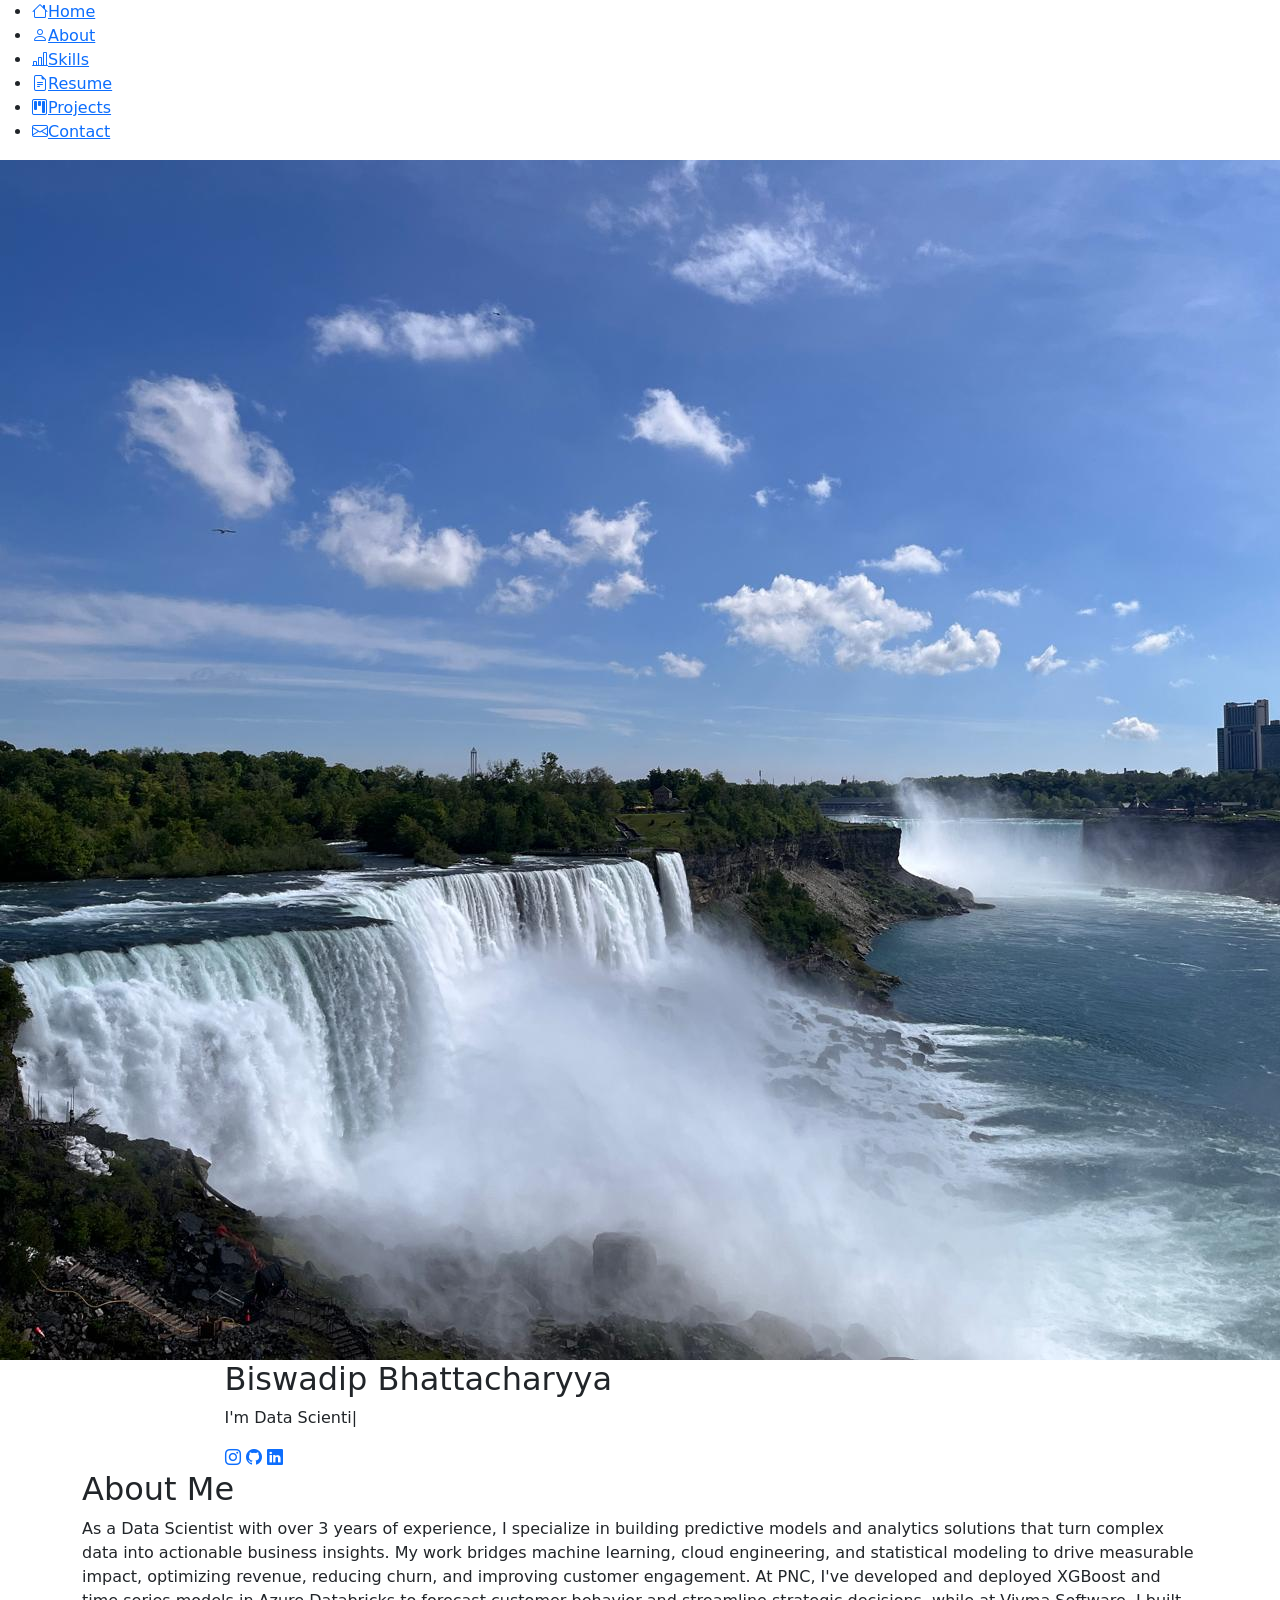
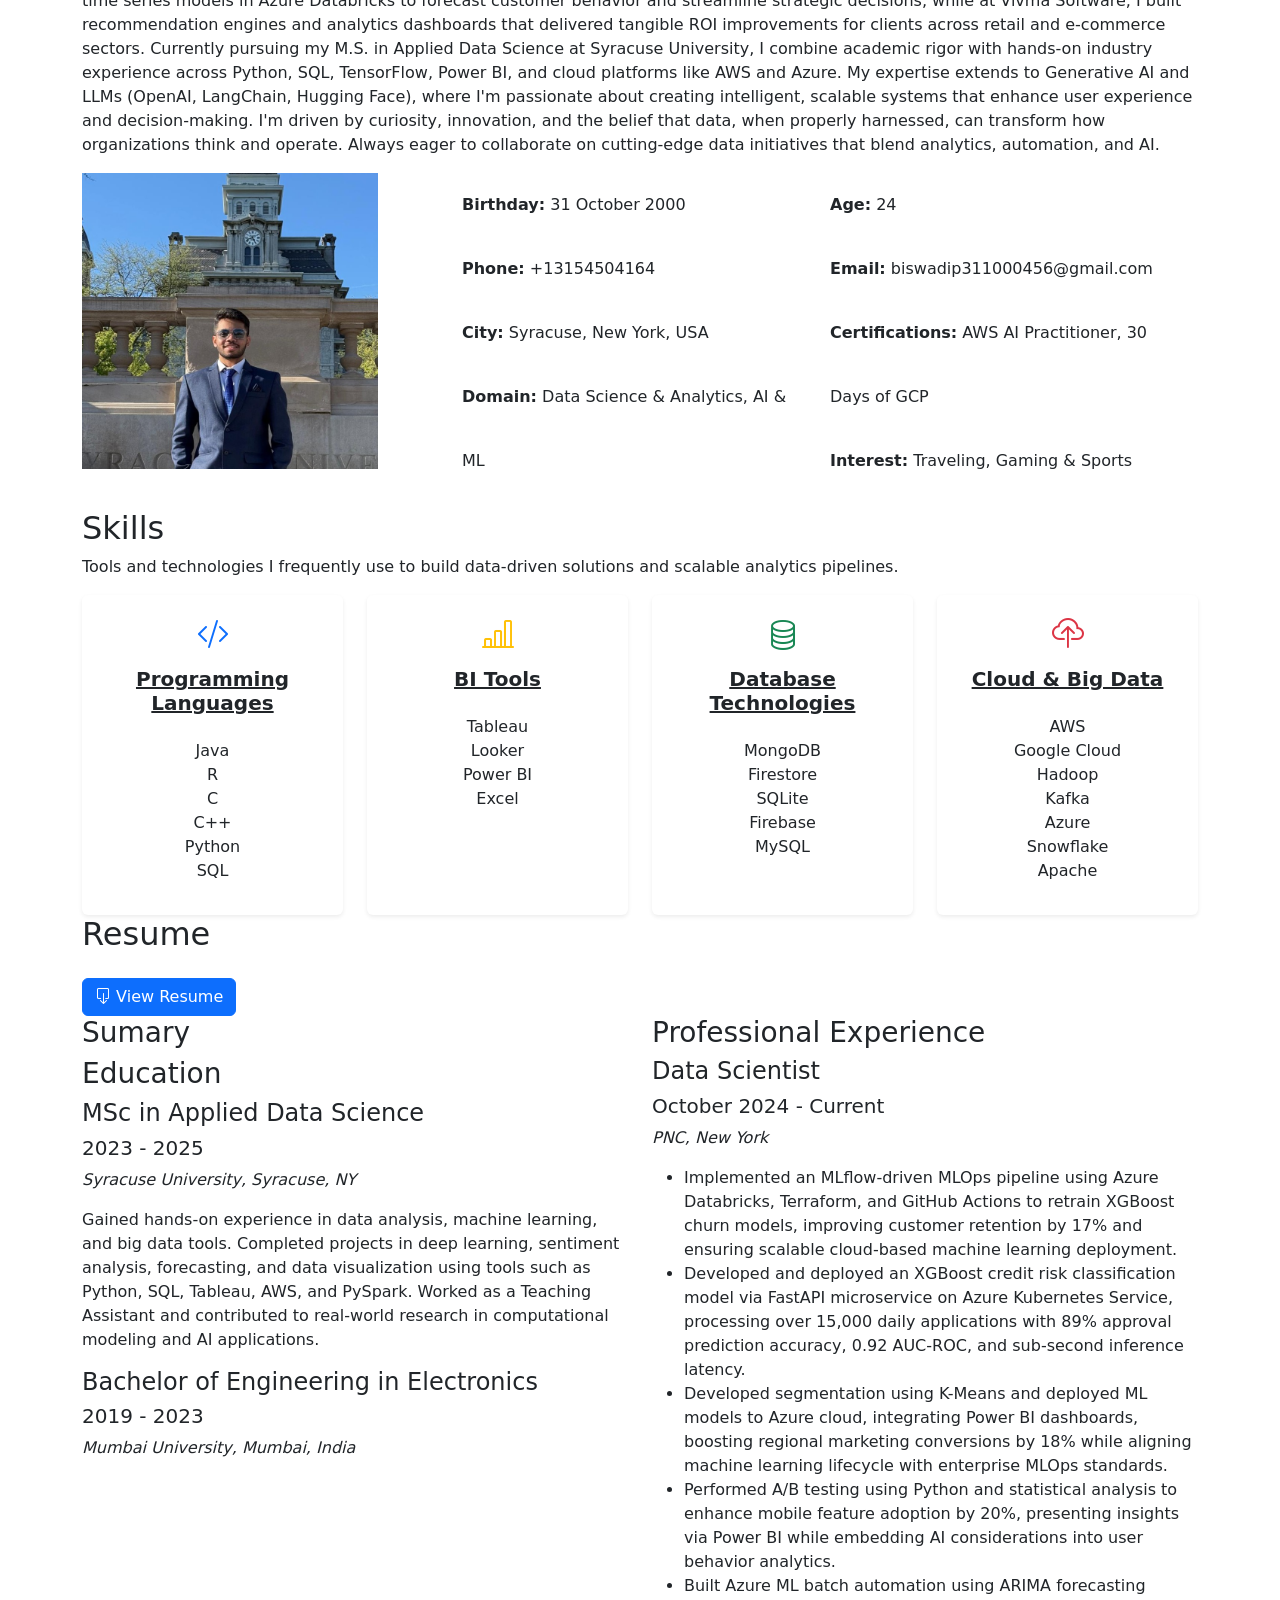
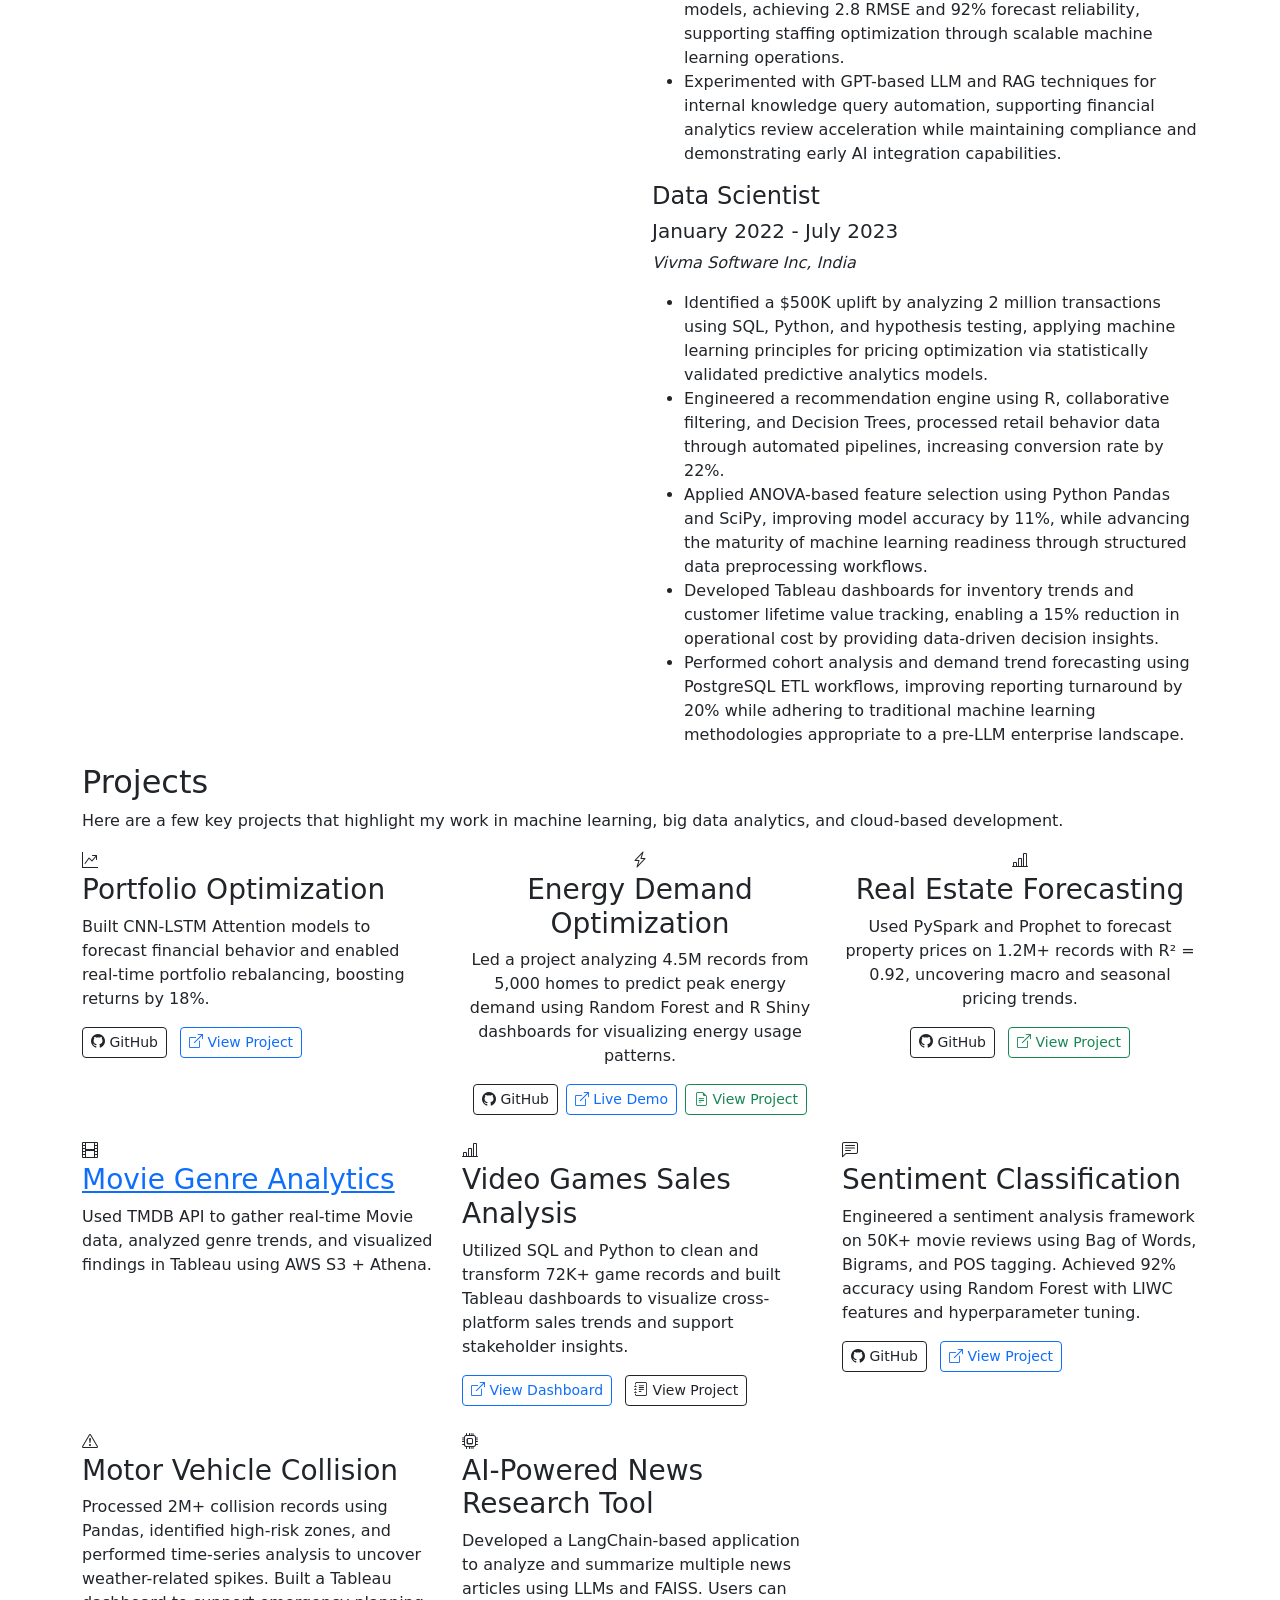
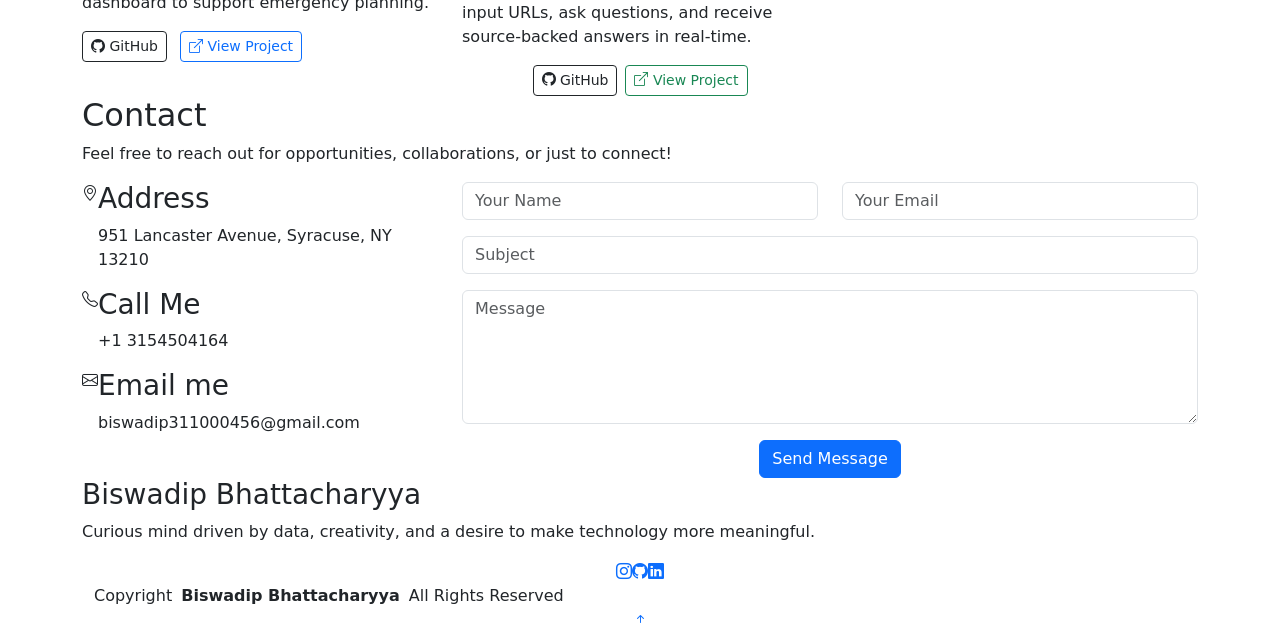
==== index.html @ bf39d8db "Update portfolio with new experience, about section, and resume" ====
<!DOCTYPE html>
<html lang="en">

<head>
  <meta charset="utf-8">
  <meta content="width=device-width, initial-scale=1.0" name="viewport">
  <title>Biswadip Portfolio</title>
  <meta content="" name="description">
  <meta content="" name="keywords">

  <!-- Favicons -->
  <link href="assets/img/favicon.png" rel="icon">
  <link href="assets/img/apple-touch-icon.png" rel="apple-touch-icon">

  <!-- Fonts -->
  <link href="https://fonts.googleapis.com" rel="preconnect">
  <link href="https://fonts.gstatic.com" rel="preconnect" crossorigin>
  <link href="https://fonts.googleapis.com/css2?family=Roboto:ital,wght@0,100;0,300;0,400;0,500;0,700;0,900;1,100;1,300;1,400;1,500;1,700;1,900&family=Poppins:ital,wght@0,100;0,200;0,300;0,400;0,500;0,600;0,700;0,800;0,900;1,100;1,200;1,300;1,400;1,500;1,600;1,700;1,800;1,900&family=Raleway:ital,wght@0,100;0,200;0,300;0,400;0,500;0,600;0,700;0,800;0,900;1,100;1,200;1,300;1,400;1,500;1,600;1,700;1,800;1,900&display=swap" rel="stylesheet">

  <!-- Vendor CSS Files -->
  <link href="assets/vendor/bootstrap/css/bootstrap.min.css" rel="stylesheet">
  <link href="assets/vendor/bootstrap-icons/bootstrap-icons.css" rel="stylesheet">
  <link href="assets/vendor/aos/aos.css" rel="stylesheet">
  <link href="assets/vendor/glightbox/css/glightbox.min.css" rel="stylesheet">
  <link href="assets/vendor/swiper/swiper-bundle.min.css" rel="stylesheet">

  <!-- Main CSS File -->
  <link href="assets/css/main.css" rel="stylesheet">

  <!-- =======================================================
  * Template Name: MyResume
  * Template URL: https://bootstrapmade.com/free-html-bootstrap-template-my-resume/
  * Updated: Jun 29 2024 with Bootstrap v5.3.3
  * Author: BootstrapMade.com
  * License: https://bootstrapmade.com/license/
  ======================================================== -->
</head>

<body class="index-page">

  <header id="header" class="header d-flex flex-column justify-content-center">

    <i class="header-toggle d-xl-none bi bi-list"></i>

    <nav id="navmenu" class="navmenu">
     <ul>
    <li><a href="#hero" class="active"><i class="bi bi-house navicon"></i><span>Home</span></a></li>
    <li><a href="#about"><i class="bi bi-person navicon"></i><span>About</span></a></li>
    <li><a href="#skills"><i class="bi bi-bar-chart-line navicon"></i><span>Skills</span></a></li> <!-- ✅ New item -->
    <li><a href="#resume"><i class="bi bi-file-earmark-text navicon"></i><span>Resume</span></a></li>
    <li><a href="#projects"><i class="bi bi-kanban navicon"></i><span>Projects</span></a></li>
    <li><a href="#contact"><i class="bi bi-envelope navicon"></i><span>Contact</span></a></li>
  </ul>
    </nav>

  </header>

  <main class="main">

    <!-- Hero Section -->
    <section id="hero" class="hero section light-background">

      <img src="assets/img/niagara.jpg" alt="">

      <div class="container" data-aos="zoom-out">
        <div class="row justify-content-center">
          <div class="col-lg-9">
            <h2>Biswadip Bhattacharyya</h2>
            <p>I'm <span class="typed" data-typed-items="Data Scientist, Data Analyst, ML Engineer">Data Scientist</span><span class="typed-cursor typed-cursor--blink" aria-hidden="true"></span></p>
            <div class="social-links">
              <a href="https://www.instagram.com/biswadip2291/"><i class="bi bi-instagram"></i></a>
        <a href="https://github.com/biswadip2291"><i class="bi bi-github"></i></a>
        <a href="https://www.linkedin.com/in/biswadip2291"><i class="bi bi-linkedin"></i></a>
            </div>
          </div>
        </div>
      </div>

    </section><!-- /Hero Section -->

    <!-- About Section -->
    <section id="about" class="about section">

      <!-- Section Title -->
      <div class="container section-title" data-aos="fade-up">
        <h2>About Me</h2>
        <p>As a Data Scientist with over 3 years of experience, I specialize in building predictive models and analytics solutions that turn complex data into actionable business insights. My work bridges machine learning, cloud engineering, and statistical modeling to drive measurable impact, optimizing revenue, reducing churn, and improving customer engagement. At PNC, I've developed and deployed XGBoost and time series models in Azure Databricks to forecast customer behavior and streamline strategic decisions, while at Vivma Software, I built recommendation engines and analytics dashboards that delivered tangible ROI improvements for clients across retail and e-commerce sectors. Currently pursuing my M.S. in Applied Data Science at Syracuse University, I combine academic rigor with hands-on industry experience across Python, SQL, TensorFlow, Power BI, and cloud platforms like AWS and Azure. My expertise extends to Generative AI and LLMs (OpenAI, LangChain, Hugging Face), where I'm passionate about creating intelligent, scalable systems that enhance user experience and decision-making. I'm driven by curiosity, innovation, and the belief that data, when properly harnessed, can transform how organizations think and operate. Always eager to collaborate on cutting-edge data initiatives that blend analytics, automation, and AI.</p>
      </div><!-- End Section Title -->

      <div class="container" data-aos="fade-up" data-aos-delay="100">

        <div class="row gy-4 justify-content-center">
          <div class="col-lg-4">
            <img src="assets/img/me.jpg" class="img-fluid" alt="Profile Photo"   style="width: 296px; height: 296px; object-fit: cover;">

          </div>
        <div class="col-lg-8 d-flex align-items-center">
    <div class="row w-100">
      <div class="col-md-6">
        <ul style="list-style: none; padding: 0; line-height: 4;">
          <li><strong>Birthday:</strong> 31 October 2000</li>
          <li><strong>Phone:</strong> +13154504164</li>
          <li><strong>City:</strong> Syracuse, New York, USA</li>
          <li><strong>Domain:</strong> Data Science & Analytics, AI & ML</li>
        </ul>
      </div>
      <div class="col-md-6">
        <ul style="list-style: none; padding: 0; line-height: 4;">
          <li><strong>Age:</strong> 24</li>
          <li><strong>Email:</strong> biswadip311000456@gmail.com</li>
          <li><strong>Certifications:</strong> AWS AI Practitioner, 30 Days of GCP</li>
          <li><strong>Interest:</strong> Traveling, Gaming & Sports</li>
        </ul>
      </div>
    </div>
  </div>
</div>
        </div>

      </div>

    </section><!-- /About Section -->

 

        </div>

      </div>

    </section><!-- /Stats Section -->

    <!-- Skills Section -->
  <section id="skills" class="skills section">
  <div class="container" data-aos="fade-up">
    <div class="section-title">
      <h2>Skills</h2>
      <p>Tools and technologies I frequently use to build data-driven solutions and scalable analytics pipelines.</p>
    </div>

    <div class="row justify-content-center gy-4">

      <!-- Programming Languages -->
      <div class="col-md-6 col-lg-3">
        <div class="card h-100 shadow-sm border-0 text-center p-3">
          <div class="icon mb-2 text-primary"><i class="bi bi-code-slash" style="font-size: 2rem;"></i></div>
          <h5 class="fw-bold text-decoration-underline">Programming Languages</h5>
          <ul class="list-unstyled mt-3">
            <li>Java</li>
            <li>R</li>
            <li>C</li>
            <li>C++</li>
            <li>Python</li>
            <li>SQL</li>
          </ul>
        </div>
      </div>

      <!-- BI Tools -->
      <div class="col-md-6 col-lg-3">
        <div class="card h-100 shadow-sm border-0 text-center p-3">
          <div class="icon mb-2 text-warning"><i class="bi bi-bar-chart-line" style="font-size: 2rem;"></i></div>
          <h5 class="fw-bold text-decoration-underline">BI Tools</h5>
          <ul class="list-unstyled mt-3">
            <li>Tableau</li>
            <li>Looker</li>
            <li>Power BI</li>
            <li>Excel</li>
          </ul>
        </div>
      </div>

      <!-- Database Technologies -->
      <div class="col-md-6 col-lg-3">
        <div class="card h-100 shadow-sm border-0 text-center p-3">
          <div class="icon mb-2 text-success"><i class="bi bi-database" style="font-size: 2rem;"></i></div>
          <h5 class="fw-bold text-decoration-underline">Database Technologies</h5>
          <ul class="list-unstyled mt-3">
            <li>MongoDB</li>
            <li>Firestore</li>
            <li>SQLite</li>
            <li>Firebase</li>
            <li>MySQL</li>
          </ul>
        </div>
      </div>

      <!-- Cloud & Big Data -->
      <div class="col-md-6 col-lg-3">
        <div class="card h-100 shadow-sm border-0 text-center p-3">
          <div class="icon mb-2 text-danger"><i class="bi bi-cloud-upload" style="font-size: 2rem;"></i></div>
          <h5 class="fw-bold text-decoration-underline">Cloud & Big Data</h5>
          <ul class="list-unstyled mt-3">
            <li>AWS</li>
            <li>Google Cloud</li>
            <li>Hadoop</li>
            <li>Kafka</li>
            <li>Azure</li>
            <li>Snowflake</li>
            <li>Apache</li>
          </ul>
        </div>
      </div>

    </div>
  </div>
</section>
<!-- /Skills Section -->

    <!-- Resume Section -->
    <section id="resume" class="resume section">

      <!-- Section Title -->
       <!-- Section Title -->
  <div class="container section-title" data-aos="fade-up">
    <h2>Resume</h2>
    <!-- Resume Button -->
    <a href="Biswadip Updated CV.pdf" target="_blank" class="btn btn-primary mt-3">
      <i class="bi bi-box-arrow-down"></i> View Resume
    </a>
  </div>

      <div class="container">

        <div class="row">

          <div class="col-lg-6" data-aos="fade-up" data-aos-delay="100">
            <h3 class="resume-title">Sumary</h3>

         

            <h3 class="resume-title">Education</h3>
            <div class="resume-item">
              <h4>MSc in Applied Data Science </h4>
              <h5>2023 - 2025</h5>
              <p><em>Syracuse University, Syracuse, NY</em></p>
              <p>Gained hands-on experience in data analysis, machine learning, and big data tools. Completed projects in deep learning, sentiment analysis, forecasting, and data visualization using tools such as Python, SQL, Tableau, AWS, and PySpark. Worked as a Teaching Assistant and contributed to real-world research in computational modeling and AI applications.</p>
            </div><!-- Edn Resume Item -->

            <div class="resume-item">
              <h4>Bachelor of Engineering in Electronics</h4>
              <h5>2019 - 2023</h5>
              <p><em>Mumbai University, Mumbai, India</em></p>
            </div><!-- Edn Resume Item -->

          </div>

       <div class="col-lg-6" data-aos="fade-up" data-aos-delay="200">
  <h3 class="resume-title">Professional Experience</h3>

  <div class="resume-item">
    <h4>Data Scientist</h4>
    <h5>October 2024 - Current</h5>
    <p><em>PNC, New York</em></p>
    <ul>
      <li>Implemented an MLflow-driven MLOps pipeline using Azure Databricks, Terraform, and GitHub Actions to retrain XGBoost churn models, improving customer retention by 17% and ensuring scalable cloud-based machine learning deployment.</li>
      <li>Developed and deployed an XGBoost credit risk classification model via FastAPI microservice on Azure Kubernetes Service, processing over 15,000 daily applications with 89% approval prediction accuracy, 0.92 AUC-ROC, and sub-second inference latency.</li>
      <li>Developed segmentation using K-Means and deployed ML models to Azure cloud, integrating Power BI dashboards, boosting regional marketing conversions by 18% while aligning machine learning lifecycle with enterprise MLOps standards.</li>
      <li>Performed A/B testing using Python and statistical analysis to enhance mobile feature adoption by 20%, presenting insights via Power BI while embedding AI considerations into user behavior analytics.</li>
      <li>Built Azure ML batch automation using ARIMA forecasting models, achieving 2.8 RMSE and 92% forecast reliability, supporting staffing optimization through scalable machine learning operations.</li>
      <li>Experimented with GPT-based LLM and RAG techniques for internal knowledge query automation, supporting financial analytics review acceleration while maintaining compliance and demonstrating early AI integration capabilities.</li>
    </ul>
  </div><!-- End Resume Item -->

  <div class="resume-item">
    <h4>Data Scientist</h4>
    <h5>January 2022 - July 2023</h5>
    <p><em>Vivma Software Inc, India</em></p>
    <ul>
      <li>Identified a $500K uplift by analyzing 2 million transactions using SQL, Python, and hypothesis testing, applying machine learning principles for pricing optimization via statistically validated predictive analytics models.</li>
      <li>Engineered a recommendation engine using R, collaborative filtering, and Decision Trees, processed retail behavior data through automated pipelines, increasing conversion rate by 22%.</li>
      <li>Applied ANOVA-based feature selection using Python Pandas and SciPy, improving model accuracy by 11%, while advancing the maturity of machine learning readiness through structured data preprocessing workflows.</li>
      <li>Developed Tableau dashboards for inventory trends and customer lifetime value tracking, enabling a 15% reduction in operational cost by providing data-driven decision insights.</li>
      <li>Performed cohort analysis and demand trend forecasting using PostgreSQL ETL workflows, improving reporting turnaround by 20% while adhering to traditional machine learning methodologies appropriate to a pre-LLM enterprise landscape.</li>
    </ul>
  </div><!-- End Resume Item -->

</div>


        </div>

      </div>

    </section><!-- /Resume Section -->



<!-- Projects Section -->
<section id="projects" class="services section">

  <!-- Section Title -->
  <div class="container section-title" data-aos="fade-up">
    <h2>Projects</h2>
    <p>Here are a few key projects that highlight my work in machine learning, big data analytics, and cloud-based development.</p>
  </div><!-- End Section Title -->

  <div class="container">
    <div class="row gy-4">

      <!-- Project 1 -->
   <div class="col-lg-4 col-md-6" data-aos="fade-up" data-aos-delay="100">
  <div class="service-item item-cyan position-relative">
    <div class="icon">
      <i class="bi bi-graph-up-arrow"></i>
    </div>
    <h3>Portfolio Optimization</h3>
    <p>
      Built CNN-LSTM Attention models to forecast financial behavior and enabled real-time portfolio rebalancing, boosting returns by 18%.
    </p>
    
    <!-- GitHub and View Project Buttons -->
    <div style="margin-top: 10px;">
      <a href="https://github.com/biswadip2291/Portfolio-Optimization-Using-Bidirectional-CNN-LSTM-with-Attention-Mechanism"
         target="_blank" rel="noopener"
         class="btn btn-sm btn-outline-dark me-2">
        <i class="bi bi-github"></i> GitHub
      </a>

      <a href="deep learning portfolio.html"
         class="btn btn-sm btn-outline-primary">
        <i class="bi bi-box-arrow-up-right"></i> View Project
      </a>
    </div>
  </div>
</div>



      <!-- Project 2 -->
 <div class="col-lg-4 col-md-6" data-aos="fade-up" data-aos-delay="200">
  <div class="service-item item-orange position-relative text-center">
    <div class="icon">
      <i class="bi bi-lightning-charge"></i>
    </div>
    <h3>Energy Demand Optimization</h3>
    <p>
      Led a project analyzing 4.5M records from 5,000 homes to predict peak energy demand using Random Forest and R Shiny dashboards for visualizing energy usage patterns.
    </p>

    <!-- GitHub, Demo, and View Project Buttons -->
    <div class="mt-3 d-flex justify-content-center gap-2 flex-wrap">
      <a href="https://github.com/biswadip2291/IST687_Project_" 
         target="_blank" rel="noopener" 
         class="btn btn-sm btn-outline-dark">
        <i class="bi bi-github"></i> GitHub
      </a>

      <a href="https://biswadip2291.shinyapps.io/shinny909/" 
         target="_blank" rel="noopener" 
         class="btn btn-sm btn-outline-primary">
        <i class="bi bi-box-arrow-up-right"></i> Live Demo
      </a>

      <a href="energy_demand_optimization.html" 
         target="_blank" rel="noopener" 
         class="btn btn-sm btn-outline-success">
        <i class="bi bi-file-earmark-text"></i> View Project
      </a>
    </div>
  </div>
</div>


      <!-- Project 3 -->
    <!-- Project X - Real Estate Forecasting -->
<div class="col-lg-4 col-md-6" data-aos="fade-up" data-aos-delay="500">
  <div class="service-item item-green position-relative text-center">
    <div class="icon">
      <i class="bi bi-bar-chart-line"></i>
    </div>
    <h3>Real Estate Forecasting</h3>
    <p>
      Used PySpark and Prophet to forecast property prices on 1.2M+ records with R² = 0.92, uncovering macro and seasonal pricing trends.
    </p>

    <!-- Centered Buttons -->
    <div class="mt-3">
      <a href="https://github.com/biswadip2291/Real_estate_forecasting_BDA"
         target="_blank"
         rel="noopener"
         class="btn btn-sm btn-outline-dark me-2 d-inline-block">
        <i class="bi bi-github"></i> GitHub
      </a>
      <a href="real_estate.html"
         target="_blank"
         rel="noopener"
         class="btn btn-sm btn-outline-success d-inline-block">
        <i class="bi bi-box-arrow-up-right"></i> View Project
      </a>
    </div>
  </div>
</div>




      <!-- Project 4 -->
      <div class="col-lg-4 col-md-6" data-aos="fade-up" data-aos-delay="400">
        <div class="service-item item-red position-relative">
          <div class="icon">
            <i class="bi bi-film"></i>
          </div>
          <a href="#" class="stretched-link">
            <h3>Movie Genre Analytics</h3>
          </a>
          <p>Used TMDB API to gather real-time Movie data, analyzed genre trends, and visualized findings in Tableau using AWS S3 + Athena.</p>
        </div>
      </div>

      <!-- Project 5 -->
   <div class="col-lg-4 col-md-6" data-aos="fade-up" data-aos-delay="300">
  <div class="service-item item-teal position-relative">
    <div class="icon">
      <i class="bi bi-bar-chart-line"></i>
    </div>
    <h3>Video Games Sales Analysis</h3>
    <p>Utilized SQL and Python to clean and transform 72K+ game records and built Tableau dashboards to visualize cross-platform sales trends and support stakeholder insights.</p>

    <!-- Button Group -->
    <div style="margin-top: 10px;">
      <a href="https://public.tableau.com/app/profile/biswadip.biswanath.bhattacharyya/viz/xyz_new_17460655365490/IntroDashboard?publish=yes"
         target="_blank" 
         rel="noopener" 
         class="btn btn-sm btn-outline-primary me-2">
        <i class="bi bi-box-arrow-up-right"></i> View Dashboard
      </a>
      <a href="game_sales.html" 
         class="btn btn-sm btn-outline-dark">
        <i class="bi bi-journal-text"></i> View Project
      </a>
    </div>
  </div>
</div>


      <!-- Project 6 -->
  <div class="col-lg-4 col-md-6" data-aos="fade-up" data-aos-delay="400">
  <div class="service-item item-pink position-relative">
    <div class="icon">
      <i class="bi bi-chat-left-text"></i>
    </div>
    <h3>Sentiment Classification</h3>
    <p>
      Engineered a sentiment analysis framework on 50K+ movie reviews using Bag of Words, Bigrams, and POS tagging.
      Achieved 92% accuracy using Random Forest with LIWC features and hyperparameter tuning.
    </p>

    <div style="margin-top: 10px;">
      <a href="https://github.com/biswadip2291/nlp_final-project" 
         target="_blank" rel="noopener" 
         class="btn btn-sm btn-outline-dark me-2">
        <i class="bi bi-github"></i> GitHub
      </a>
      <a href="sentiment.html" 
         class="btn btn-sm btn-outline-primary">
        <i class="bi bi-box-arrow-up-right"></i> View Project
      </a>
    </div>
  </div>
</div>


<div class="col-lg-4 col-md-6" data-aos="fade-up" data-aos-delay="400">
  <div class="service-item item-pink position-relative">
    <div class="icon">
      <i class="bi bi-exclamation-triangle"></i>
    </div>
    <h3>Motor Vehicle Collision</h3>
    <p>
      Processed 2M+ collision records using Pandas, identified high-risk zones, and performed time-series analysis to uncover weather-related spikes. Built a Tableau dashboard to support emergency planning.
    </p>

    <!-- GitHub and View Project Buttons -->
    <div style="margin-top: 10px;">
      <a href="https://github.com/biswadip2291/NYC_MVC_Analysis" 
         target="_blank" 
         rel="noopener" 
         class="btn btn-sm btn-outline-dark me-2">
        <i class="bi bi-github"></i> GitHub
      </a>
      <a href="motor-collision-project.html" 
         target="_blank" 
         rel="noopener" 
         class="btn btn-sm btn-outline-primary">
        <i class="bi bi-box-arrow-up-right"></i> View Project
      </a>
    </div>
  </div>
</div>


<div class="col-lg-4 col-md-6" data-aos="fade-up" data-aos-delay="600">
  <div class="service-item item-purple position-relative">
    <div class="icon">
      <i class="bi bi-cpu"></i>
    </div>
    <h3>AI-Powered News Research Tool</h3>
    <p>
      Developed a LangChain-based application to analyze and summarize multiple news articles using LLMs and FAISS. Users can input URLs, ask questions, and receive source-backed answers in real-time.
    </p>
    <div class="d-flex justify-content-center gap-2 mt-3">
      <a href="https://github.com/biswadip2291/AI_news_langchain"
         target="_blank" rel="noopener"
         class="btn btn-sm btn-outline-dark">
        <i class="bi bi-github"></i> GitHub
      </a>
      <a href="ai_news_research_tool.html"
         target="_blank" rel="noopener"
         class="btn btn-sm btn-outline-success">
        <i class="bi bi-box-arrow-up-right"></i> View Project
      </a>
    </div>
  </div>
</div>


</section><!-- /Projects Section -->




    <!-- Contact Section -->
    <section id="contact" class="contact section">

      <!-- Section Title -->
      <div class="container section-title" data-aos="fade-up">
        <h2>Contact</h2>
        <p>Feel free to reach out for opportunities, collaborations, or just to connect!</p>
      </div><!-- End Section Title -->

      <div class="container" data-aos="fade" data-aos-delay="100">

        <div class="row gy-4">

          <div class="col-lg-4">
            <div class="info-item d-flex" data-aos="fade-up" data-aos-delay="200">
              <i class="bi bi-geo-alt flex-shrink-0"></i>
              <div>
                <h3>Address</h3>
                <p>951 Lancaster Avenue, Syracuse, NY 13210</p>
              </div>
            </div><!-- End Info Item -->

            <div class="info-item d-flex" data-aos="fade-up" data-aos-delay="300">
              <i class="bi bi-telephone flex-shrink-0"></i>
              <div>
                <h3>Call Me</h3>
                <p>+1 3154504164</p>
              </div>
            </div><!-- End Info Item -->

            <div class="info-item d-flex" data-aos="fade-up" data-aos-delay="400">
              <i class="bi bi-envelope flex-shrink-0"></i>
              <div>
                <h3>Email me</h3>
                <p>biswadip311000456@gmail.com</p>
              </div>
            </div><!-- End Info Item -->

          </div>

          <div class="col-lg-8">
           <form action="https://formspree.io/f/xrbqdgba" method="POST">
  <div class="row">
    <div class="col-lg-6 mb-3">
      <input type="text" name="name" class="form-control" placeholder="Your Name" required>
    </div>
    <div class="col-lg-6 mb-3">
      <input type="email" name="email" class="form-control" placeholder="Your Email" required>
    </div>
  </div>

  <div class="mb-3">
    <input type="text" name="subject" class="form-control" placeholder="Subject" required>
  </div>

  <div class="mb-3">
    <textarea name="message" rows="5" class="form-control" placeholder="Message" required></textarea>
  </div>


  <div class="text-center">
    <button type="submit" class="btn btn-primary">Send Message</button>
  </div>
</form>

          </div><!-- End Contact Form -->

        </div>

      </div>

    </section><!-- /Contact Section -->

  </main>

  <footer id="footer" class="footer position-relative light-background">
    <div class="container">
      <h3 class="sitename">Biswadip Bhattacharyya</h3>
      <p>Curious mind driven by data, creativity, and a desire to make technology more meaningful.</p>
      <div class="social-links d-flex justify-content-center">
        <a href="https://www.instagram.com/biswadip2291/"><i class="bi bi-instagram"></i></a>
        <a href="https://github.com/biswadip2291"><i class="bi bi-github"></i></a>
        <a href="https://www.linkedin.com/in/biswadip2291"><i class="bi bi-linkedin"></i></a>
      </div>
      <div class="container">
        <div class="copyright">
          <span>Copyright</span> <strong class="px-1 sitename">Biswadip Bhattacharyya</strong> <span>All Rights Reserved</span>
        </div>
        <div class="credits">
          <!-- All the links in the footer should remain intact. -->
          <!-- You can delete the links only if you've purchased the pro version. -->
          <!-- Licensing information: https://bootstrapmade.com/license/ -->
          <!-- Purchase the pro version with working PHP/AJAX contact form: [buy-url] -->
         
        </div>
      </div>
    </div>
  </footer>

  <!-- Scroll Top -->
  <a href="#" id="scroll-top" class="scroll-top d-flex align-items-center justify-content-center"><i class="bi bi-arrow-up-short"></i></a>

  <!-- Preloader -->
  <div id="preloader"></div>

  <!-- Vendor JS Files -->
  <script src="assets/vendor/bootstrap/js/bootstrap.bundle.min.js"></script>
  <script src="assets/vendor/php-email-form/validate.js"></script>
  <script src="assets/vendor/aos/aos.js"></script>
  <script src="assets/vendor/typed.js/typed.umd.js"></script>
  <script src="assets/vendor/purecounter/purecounter_vanilla.js"></script>
  <script src="assets/vendor/waypoints/noframework.waypoints.js"></script>
  <script src="assets/vendor/glightbox/js/glightbox.min.js"></script>
  <script src="assets/vendor/imagesloaded/imagesloaded.pkgd.min.js"></script>
  <script src="assets/vendor/isotope-layout/isotope.pkgd.min.js"></script>
  <script src="assets/vendor/swiper/swiper-bundle.min.js"></script>

  <!-- Main JS File -->
  <script src="assets/js/main.js"></script>

</body>

</html>
---- assets/css/main.css ----
/**
* Template Name: MyResume
* Template URL: https://bootstrapmade.com/free-html-bootstrap-template-my-resume/
* Updated: Jun 29 2024 with Bootstrap v5.3.3
* Author: BootstrapMade.com
* License: https://bootstrapmade.com/license/
*/

/*--------------------------------------------------------------
# Font & Color Variables
# Help: https://bootstrapmade.com/color-system/
--------------------------------------------------------------*/
/* Fonts */
:root {
  --default-font: "Roboto",  system-ui, -apple-system, "Segoe UI", Roboto, "Helvetica Neue", Arial, "Noto Sans", "Liberation Sans", sans-serif, "Apple Color Emoji", "Segoe UI Emoji", "Segoe UI Symbol", "Noto Color Emoji";
  --heading-font: "Raleway",  sans-serif;
  --nav-font: "Poppins",  sans-serif;
}

/* Global Colors - The following color variables are used throughout the website. Updating them here will change the color scheme of the entire website */
:root { 
  --background-color: #ffffff; /* Background color for the entire website, including individual sections */
  --default-color: #272829; /* Default color used for the majority of the text content across the entire website */
  --heading-color: #45505b; /* Color for headings, subheadings and title throughout the website */
  --accent-color: #0563bb; /* Accent color that represents your brand on the website. It's used for buttons, links, and other elements that need to stand out */
  --surface-color: #ffffff; /* The surface color is used as a background of boxed elements within sections, such as cards, icon boxes, or other elements that require a visual separation from the global background. */
  --contrast-color: #ffffff; /* Contrast color for text, ensuring readability against backgrounds of accent, heading, or default colors. */
}

/* Nav Menu Colors - The following color variables are used specifically for the navigation menu. They are separate from the global colors to allow for more customization options */
:root {
  --nav-color: #45505b;  /* The default color of the main navmenu links */
  --nav-hover-color: #0563bb; /* Applied to main navmenu links when they are hovered over or active */
  --nav-mobile-background-color: #ffffff; /* Used as the background color for mobile navigation menu */
  --nav-dropdown-background-color: #ffffff; /* Used as the background color for dropdown items that appear when hovering over primary navigation items */
  --nav-dropdown-color: #212529; /* Used for navigation links of the dropdown items in the navigation menu. */
  --nav-dropdown-hover-color: #0563bb; /* Similar to --nav-hover-color, this color is applied to dropdown navigation links when they are hovered over. */
}

/* Color Presets - These classes override global colors when applied to any section or element, providing reuse of the sam color scheme. */

.light-background {
  --background-color: #f9f9f9;
  --surface-color: #ffffff;
}

.dark-background {
  --background-color: #060606;
  --default-color: #ffffff;
  --heading-color: #ffffff;
  --surface-color: #252525;
  --contrast-color: #ffffff;
}

/* Smooth scroll */
:root {
  scroll-behavior: smooth;
}

/*--------------------------------------------------------------
# General Styling & Shared Classes
--------------------------------------------------------------*/
body {
  color: var(--default-color);
  background-color: var(--background-color);
  font-family: var(--default-font);
}

a {
  color: var(--accent-color);
  text-decoration: none;
  transition: 0.3s;
}

a:hover {
  color: color-mix(in srgb, var(--accent-color), transparent 25%);
  text-decoration: none;
}

h1,
h2,
h3,
h4,
h5,
h6 {
  color: var(--heading-color);
  font-family: var(--heading-font);
}

/* PHP Email Form Messages
------------------------------*/
.php-email-form .error-message {
  display: none;
  background: #df1529;
  color: #ffffff;
  text-align: left;
  padding: 15px;
  margin-bottom: 24px;
  font-weight: 600;
}

.php-email-form .sent-message {
  display: none;
  color: #ffffff;
  background: #059652;
  text-align: center;
  padding: 15px;
  margin-bottom: 24px;
  font-weight: 600;
}

.php-email-form .loading {
  display: none;
  background: var(--surface-color);
  text-align: center;
  padding: 15px;
  margin-bottom: 24px;
}

.php-email-form .loading:before {
  content: "";
  display: inline-block;
  border-radius: 50%;
  width: 24px;
  height: 24px;
  margin: 0 10px -6px 0;
  border: 3px solid var(--accent-color);
  border-top-color: var(--surface-color);
  animation: php-email-form-loading 1s linear infinite;
}

@keyframes php-email-form-loading {
  0% {
    transform: rotate(0deg);
  }

  100% {
    transform: rotate(360deg);
  }
}

/*--------------------------------------------------------------
# Global Header
--------------------------------------------------------------*/
.header {
  color: var(--default-color);
  position: fixed;
  top: 0;
  left: 0;
  bottom: 0;
  padding: 0 15px;
  transition: all ease-in-out 0.3s;
  overflow-y: auto;
  z-index: 997;
  min-width: 200px;
}

@media (max-width: 1199px) {
  .header {
    background-color: var(--background-color);
    border-right: 1px solid color-mix(in srgb, var(--default-color), transparent 90%);
    width: 300px;
    left: -100%;
  }
}

@media (min-width: 1200px) and (max-width: 1600px) {
  .header~main {
    margin-left: 160px;
  }

  .header~main .hero {
    margin-left: -160px;
    width: 100vw;
  }
}

.header.header-show {
  left: 0;
}

.header .header-toggle {
  color: var(--contrast-color);
  background-color: var(--accent-color);
  font-size: 22px;
  display: flex;
  align-items: center;
  justify-content: center;
  width: 40px;
  height: 40px;
  border-radius: 50%;
  cursor: pointer;
  position: fixed;
  top: 15px;
  right: 15px;
  z-index: 9999;
  transition: background-color 0.3s;
}

.header .header-toggle:hover {
  color: var(--contrast-color);
  background-color: color-mix(in srgb, var(--accent-color) 90%, white 15%);
}

/*--------------------------------------------------------------
# Navigation Menu
--------------------------------------------------------------*/
.navmenu {
  padding: 0;
  z-index: 9997;
}

.navmenu ul {
  list-style: none;
  padding: 0 0 20px 0;
  margin: 0;
  width: 140px;
}

.navmenu a,
.navmenu a:focus {
  color: var(--nav-color);
  font-family: var(--nav-font);
  display: flex;
  align-items: center;
  padding: 10px 18px;
  margin-bottom: 8px;
  font-size: 15px;
  border-radius: 50px;
  background: color-mix(in srgb, var(--default-color), transparent 92%);
  height: 56px;
  width: 100%;
  overflow: hidden;
  transition: 0.3s;
}

.navmenu a i,
.navmenu a:focus i {
  font-size: 20px;
}

.navmenu a span,
.navmenu a:focus span {
  padding: 0 5px 0 7px;
}

@media (min-width: 992px) {

  .navmenu a,
  .navmenu a:focus {
    max-width: 56px;
  }

  .navmenu a span,
  .navmenu a:focus span {
    display: none;
  }
}

.navmenu a:hover,
.navmenu .active,
.navmenu .active:focus,
.navmenu li:hover>a {
  color: var(--contrast-color);
  background: var(--nav-hover-color);
}

.navmenu a:hover,
.navmenu li:hover>a {
  max-width: 100%;
  color: var(--contrast-color);
}

.navmenu a:hover span,
.navmenu li:hover>a span {
  display: block;
}

/*--------------------------------------------------------------
# Global Footer
--------------------------------------------------------------*/
.footer {
  color: var(--default-color);
  background-color: var(--background-color);
  font-size: 14px;
  text-align: center;
  padding: 30px 0;
  position: relative;
}

.footer h3 {
  font-size: 36px;
  font-weight: 700;
  position: relative;
  padding: 0;
  margin: 0 0 15px 0;
}

.footer p {
  font-size: 15;
  font-style: italic;
  padding: 0;
  margin: 0 0 30px 0;
}

.footer .social-links {
  margin: 0 0 30px 0;
}

.footer .social-links a {
  font-size: 16px;
  display: flex;
  align-items: center;
  justify-content: center;
  background: var(--accent-color);
  color: var(--contrast-color);
  line-height: 1;
  margin: 0 4px;
  border-radius: 50%;
  text-align: center;
  width: 36px;
  height: 36px;
  transition: 0.3s;
}

.footer .social-links a:hover {
  background: color-mix(in srgb, var(--accent-color), transparent 20%);
  text-decoration: none;
}

.footer .copyright {
  padding-top: 25px;
  border-top: 1px solid color-mix(in srgb, var(--default-color), transparent 90%);
}

.footer .credits {
  font-size: 13px;
  padding-top: 5px;
}

/*--------------------------------------------------------------
# Preloader
--------------------------------------------------------------*/
#preloader {
  position: fixed;
  inset: 0;
  z-index: 999999;
  overflow: hidden;
  background: var(--background-color);
  transition: all 0.6s ease-out;
}

#preloader:before {
  content: "";
  position: fixed;
  top: calc(50% - 30px);
  left: calc(50% - 30px);
  border: 6px solid #ffffff;
  border-color: var(--accent-color) transparent var(--accent-color) transparent;
  border-radius: 50%;
  width: 60px;
  height: 60px;
  animation: animate-preloader 1.5s linear infinite;
}

@keyframes animate-preloader {
  0% {
    transform: rotate(0deg);
  }

  100% {
    transform: rotate(360deg);
  }
}

/*--------------------------------------------------------------
# Scroll Top Button
--------------------------------------------------------------*/
.scroll-top {
  position: fixed;
  visibility: hidden;
  opacity: 0;
  right: 15px;
  bottom: -15px;
  z-index: 99999;
  background-color: var(--accent-color);
  width: 44px;
  height: 44px;
  border-radius: 50px;
  transition: all 0.4s;
}

.scroll-top i {
  font-size: 24px;
  color: var(--contrast-color);
  line-height: 0;
}

.scroll-top:hover {
  background-color: color-mix(in srgb, var(--accent-color), transparent 20%);
  color: var(--contrast-color);
}

.scroll-top.active {
  visibility: visible;
  opacity: 1;
  bottom: 15px;
}

/*--------------------------------------------------------------
# Disable aos animation delay on mobile devices
--------------------------------------------------------------*/
@media screen and (max-width: 768px) {
  [data-aos-delay] {
    transition-delay: 0 !important;
  }
}

/*--------------------------------------------------------------
# Global Page Titles & Breadcrumbs
--------------------------------------------------------------*/
.page-title {
  --background-color: color-mix(in srgb, var(--default-color), transparent 96%);
  color: var(--default-color);
  background-color: var(--background-color);
  padding: 20px 0;
  position: relative;
}

.page-title h1 {
  font-size: 28px;
  font-weight: 700;
  margin: 0;
}

.page-title .breadcrumbs ol {
  display: flex;
  flex-wrap: wrap;
  list-style: none;
  padding: 0 0 10px 0;
  margin: 0;
  font-size: 14px;
  font-weight: 400;
}

.page-title .breadcrumbs ol li+li {
  padding-left: 10px;
}

.page-title .breadcrumbs ol li+li::before {
  content: "/";
  display: inline-block;
  padding-right: 10px;
  color: color-mix(in srgb, var(--default-color), transparent 70%);
}

/*--------------------------------------------------------------
# Global Sections
--------------------------------------------------------------*/
section,
.section {
  color: var(--default-color);
  background-color: var(--background-color);
  padding: 60px 0;
  overflow: clip;
}

/*--------------------------------------------------------------
# Global Section Titles
--------------------------------------------------------------*/
.section-title {
  text-align: center;
  padding-bottom: 60px;
  position: relative;
}

.section-title h2 {
  font-size: 32px;
  font-weight: 700;
  margin-bottom: 20px;
  padding-bottom: 20px;
  position: relative;
}

.section-title h2:before {
  content: "";
  position: absolute;
  display: block;
  width: 160px;
  height: 1px;
  background: color-mix(in srgb, var(--default-color), transparent 60%);
  left: 0;
  right: 0;
  bottom: 1px;
  margin: auto;
}

.section-title h2::after {
  content: "";
  position: absolute;
  display: block;
  width: 60px;
  height: 3px;
  background: var(--accent-color);
  left: 0;
  right: 0;
  bottom: 0;
  margin: auto;
}

.section-title p {
  margin-bottom: 0;
}

/*--------------------------------------------------------------
# Hero Section
--------------------------------------------------------------*/
.hero {
  width: 100%;
  min-height: 100vh;
  position: relative;
  padding: 80px 0;
  display: flex;
  align-items: center;
  justify-content: center;
}

.hero img {
  position: absolute;
  inset: 0;
  display: block;
  width: 100%;
  height: 100%;
  object-fit: cover;
  z-index: 1;
}

.hero:before {
  content: "";
  background: color-mix(in srgb, var(--background-color), transparent 30%);
  position: absolute;
  inset: 0;
  z-index: 2;
}

.hero .container {
  position: relative;
  z-index: 3;
}

.hero h2 {
  margin: 0;
  font-size: 64px;
  font-weight: 700;
}

.hero p {
  margin: 5px 0 0 0;
  font-size: 26px;
}

.hero p span {
  letter-spacing: 1px;
  border-bottom: 2px solid var(--accent-color);
}

.hero .social-links {
  margin-top: 25px;
}

.hero .social-links a {
  font-size: 20px;
  display: inline-block;
  color: color-mix(in srgb, var(--default-color), transparent 30%);
  line-height: 1;
  margin-right: 20px;
  transition: 0.3s;
}

.hero .social-links a:hover {
  color: var(--accent-color);
}

@media (max-width: 768px) {
  .hero h2 {
    font-size: 32px;
  }

  .hero p {
    font-size: 20px;
  }
}

/*--------------------------------------------------------------
# About Section
--------------------------------------------------------------*/
.about .content h2 {
  font-weight: 700;
  font-size: 24px;
}

.about .content ul {
  list-style: none;
  padding: 0;
}

.about .content ul li {
  margin-bottom: 20px;
  display: flex;
  align-items: center;
}

.about .content ul strong {
  margin-right: 10px;
}

.about .content ul i {
  font-size: 16px;
  margin-right: 5px;
  color: var(--accent-color);
  line-height: 0;
}

/*--------------------------------------------------------------
# Stats Section
--------------------------------------------------------------*/
.stats i {
  background-color: var(--accent-color);
  color: var(--contrast-color);
  width: 54px;
  height: 54px;
  font-size: 24px;
  border-radius: 50px;
  display: inline-flex;
  align-items: center;
  justify-content: center;
  position: relative;
  z-index: 1;
}

.stats .stats-item {
  margin-top: 10px;
  width: 100%;
  position: relative;
  text-align: center;
  z-index: 0;
}

.stats .stats-item span {
  font-size: 36px;
  display: block;
  font-weight: 700;
  color: color-mix(in srgb, var(--default-color), transparent 20%);
}

.stats .stats-item p {
  padding: 0;
  margin: 0;
  color: color-mix(in srgb, var(--default-color), transparent 50%);
  font-size: 16px;
}

/*--------------------------------------------------------------
# Skills Section
--------------------------------------------------------------*/
.skills .progress {
  height: 60px;
  display: block;
  background: none;
  border-radius: 0;
}

.skills .progress .skill {
  color: var(--heading-color);
  padding: 0;
  margin: 0 0 6px 0;
  text-transform: uppercase;
  display: block;
  font-weight: 600;
  font-family: var(--heading-font);
}

.skills .progress .skill .val {
  float: right;
  font-style: normal;
}

.skills .progress-bar-wrap {
  background: color-mix(in srgb, var(--default-color), transparent 90%);
  height: 10px;
}

.skills .progress-bar {
  width: 1px;
  height: 10px;
  transition: 0.9s;
  background-color: var(--accent-color);
}

/*--------------------------------------------------------------
# Resume Section
--------------------------------------------------------------*/
.resume .resume-title {
  color: var(--heading-color);
  font-size: 26px;
  font-weight: 700;
  margin-top: 20px;
  margin-bottom: 20px;
}

.resume .resume-item {
  padding: 0 0 20px 20px;
  margin-top: -2px;
  border-left: 2px solid var(--accent-color);
  position: relative;
}

.resume .resume-item h4 {
  line-height: 18px;
  font-size: 18px;
  font-weight: 600;
  text-transform: uppercase;
  color: color-mix(in srgb, var(--default-color), transparent 20%);
  margin-bottom: 10px;
}

.resume .resume-item h5 {
  font-size: 16px;
  padding: 5px 15px;
  display: inline-block;
  font-weight: 600;
  margin-bottom: 10px;
}

.resume .resume-item ul {
  padding-left: 20px;
}

.resume .resume-item ul li {
  padding-bottom: 10px;
}

.resume .resume-item:last-child {
  padding-bottom: 0;
}

.resume .resume-item::before {
  content: "";
  position: absolute;
  width: 16px;
  height: 16px;
  border-radius: 50px;
  left: -9px;
  top: 0;
  background: var(--background-color);
  border: 2px solid var(--accent-color);
}

/*--------------------------------------------------------------
# Portfolio Section
--------------------------------------------------------------*/
.portfolio .portfolio-filters {
  padding: 0;
  margin: 0 auto 20px auto;
  list-style: none;
  text-align: center;
}

.portfolio .portfolio-filters li {
  cursor: pointer;
  display: inline-block;
  padding: 8px 20px 10px 20px;
  margin: 0;
  font-size: 15px;
  font-weight: 500;
  line-height: 1;
  margin-bottom: 5px;
  border-radius: 50px;
  transition: all 0.3s ease-in-out;
  font-family: var(--heading-font);
}

.portfolio .portfolio-filters li:hover,
.portfolio .portfolio-filters li.filter-active {
  color: var(--contrast-color);
  background-color: var(--accent-color);
}

.portfolio .portfolio-filters li:first-child {
  margin-left: 0;
}

.portfolio .portfolio-filters li:last-child {
  margin-right: 0;
}

@media (max-width: 575px) {
  .portfolio .portfolio-filters li {
    font-size: 14px;
    margin: 0 0 10px 0;
  }
}

.portfolio .portfolio-item {
  position: relative;
  overflow: hidden;
}

.portfolio .portfolio-item .portfolio-info {
  opacity: 0;
  position: absolute;
  left: 12px;
  right: 12px;
  bottom: -100%;
  z-index: 3;
  transition: all ease-in-out 0.5s;
  background: color-mix(in srgb, var(--background-color), transparent 10%);
  padding: 15px;
}

.portfolio .portfolio-item .portfolio-info h4 {
  font-size: 18px;
  font-weight: 600;
  padding-right: 50px;
}

.portfolio .portfolio-item .portfolio-info p {
  color: color-mix(in srgb, var(--default-color), transparent 30%);
  font-size: 14px;
  margin-bottom: 0;
  padding-right: 50px;
}

.portfolio .portfolio-item .portfolio-info .preview-link,
.portfolio .portfolio-item .portfolio-info .details-link {
  position: absolute;
  right: 50px;
  font-size: 24px;
  top: calc(50% - 14px);
  color: color-mix(in srgb, var(--default-color), transparent 30%);
  transition: 0.3s;
  line-height: 0;
}

.portfolio .portfolio-item .portfolio-info .preview-link:hover,
.portfolio .portfolio-item .portfolio-info .details-link:hover {
  color: var(--accent-color);
}

.portfolio .portfolio-item .portfolio-info .details-link {
  right: 14px;
  font-size: 28px;
}

.portfolio .portfolio-item:hover .portfolio-info {
  opacity: 1;
  bottom: 0;
}

/*--------------------------------------------------------------
# Services Section
--------------------------------------------------------------*/
.services .service-item {
  background-color: var(--surface-color);
  box-shadow: 0px 5px 90px 0px rgba(0, 0, 0, 0.1);
  height: 100%;
  padding: 60px 30px;
  text-align: center;
  transition: 0.3s;
  border-radius: 5px;
}

.services .service-item .icon {
  margin: 0 auto;
  width: 100px;
  height: 100px;
  display: flex;
  align-items: center;
  justify-content: center;
  transition: ease-in-out 0.3s;
  position: relative;
}

.services .service-item .icon i {
  font-size: 36px;
  transition: 0.5s;
  position: relative;
}

.services .service-item .icon svg {
  position: absolute;
  top: 0;
  left: 0;
}

.services .service-item .icon svg path {
  transition: 0.5s;
  fill: color-mix(in srgb, var(--default-color), transparent 95%);
}

.services .service-item h3 {
  font-weight: 700;
  margin: 10px 0 15px 0;
  font-size: 22px;
}

.services .service-item p {
  line-height: 24px;
  font-size: 14px;
  margin-bottom: 0;
}

.services .service-item:hover {
  box-shadow: 0px 5px 35px 0px rgba(0, 0, 0, 0.1);
}

.services .service-item.item-cyan i {
  color: #0dcaf0;
}

.services .service-item.item-cyan:hover .icon i {
  color: #fff;
}

.services .service-item.item-cyan:hover .icon path {
  fill: #0dcaf0;
}

.services .service-item.item-orange i {
  color: #fd7e14;
}

.services .service-item.item-orange:hover .icon i {
  color: #fff;
}

.services .service-item.item-orange:hover .icon path {
  fill: #fd7e14;
}

.services .service-item.item-teal i {
  color: #20c997;
}

.services .service-item.item-teal:hover .icon i {
  color: #fff;
}

.services .service-item.item-teal:hover .icon path {
  fill: #20c997;
}

.services .service-item.item-red i {
  color: #df1529;
}

.services .service-item.item-red:hover .icon i {
  color: #fff;
}

.services .service-item.item-red:hover .icon path {
  fill: #df1529;
}

.services .service-item.item-indigo i {
  color: #6610f2;
}

.services .service-item.item-indigo:hover .icon i {
  color: #fff;
}

.services .service-item.item-indigo:hover .icon path {
  fill: #6610f2;
}

.services .service-item.item-pink i {
  color: #f3268c;
}

.services .service-item.item-pink:hover .icon i {
  color: #fff;
}

.services .service-item.item-pink:hover .icon path {
  fill: #f3268c;
}

/*--------------------------------------------------------------
# Testimonials Section
--------------------------------------------------------------*/
.testimonials .testimonials-carousel,
.testimonials .testimonials-slider {
  overflow: hidden;
}

.testimonials .testimonial-item .testimonial-content {
  border-left: 3px solid var(--accent-color);
  padding-left: 30px;
}

.testimonials .testimonial-item .testimonial-img {
  border-radius: 50%;
  border: 4px solid var(--background-color);
  margin: 0 auto;
}

.testimonials .testimonial-item h3 {
  font-size: 20px;
  font-weight: bold;
  margin: 10px 0 5px 0;
}

.testimonials .testimonial-item h4 {
  font-size: 14px;
  color: color-mix(in srgb, var(--default-color), transparent 40%);
  margin: 0 0 10px 0;
}

.testimonials .testimonial-item .stars i {
  color: #ffc107;
  margin: 0 1px;
}

.testimonials .testimonial-item .quote-icon-left,
.testimonials .testimonial-item .quote-icon-right {
  color: color-mix(in srgb, var(--accent-color), transparent 50%);
  font-size: 26px;
  line-height: 0;
}

.testimonials .testimonial-item .quote-icon-left {
  display: inline-block;
  left: -5px;
  position: relative;
}

.testimonials .testimonial-item .quote-icon-right {
  display: inline-block;
  right: -5px;
  position: relative;
  top: 10px;
  transform: scale(-1, -1);
}

.testimonials .testimonial-item p {
  font-style: italic;
}

.testimonials .swiper-wrapper {
  height: auto;
}

.testimonials .swiper-pagination {
  margin-top: 30px;
  position: relative;
}

.testimonials .swiper-pagination .swiper-pagination-bullet {
  width: 12px;
  height: 12px;
  background-color: color-mix(in srgb, var(--default-color), transparent 85%);
  opacity: 1;
}

.testimonials .swiper-pagination .swiper-pagination-bullet-active {
  background-color: var(--accent-color);
}

/*--------------------------------------------------------------
# Contact Section
--------------------------------------------------------------*/
.contact .info-item+.info-item {
  margin-top: 40px;
}

.contact .info-item i {
  color: var(--accent-color);
  background: color-mix(in srgb, var(--accent-color), transparent 92%);
  font-size: 20px;
  width: 44px;
  height: 44px;
  display: flex;
  justify-content: center;
  align-items: center;
  border-radius: 50px;
  transition: all 0.3s ease-in-out;
  margin-right: 15px;
}

.contact .info-item h3 {
  padding: 0;
  font-size: 18px;
  font-weight: 700;
  margin-bottom: 5px;
}

.contact .info-item p {
  padding: 0;
  margin-bottom: 0;
  font-size: 14px;
}

.contact .info-item:hover i {
  background: var(--accent-color);
  color: var(--contrast-color);
}

.contact .php-email-form {
  height: 100%;
}

.contact .php-email-form input[type=text],
.contact .php-email-form input[type=email],
.contact .php-email-form textarea {
  font-size: 14px;
  padding: 10px 15px;
  box-shadow: none;
  border-radius: 0;
  color: var(--default-color);
  background-color: color-mix(in srgb, var(--background-color), transparent 50%);
  border-color: color-mix(in srgb, var(--default-color), transparent 80%);
}

.contact .php-email-form input[type=text]:focus,
.contact .php-email-form input[type=email]:focus,
.contact .php-email-form textarea:focus {
  border-color: var(--accent-color);
}

.contact .php-email-form input[type=text]::placeholder,
.contact .php-email-form input[type=email]::placeholder,
.contact .php-email-form textarea::placeholder {
  color: color-mix(in srgb, var(--default-color), transparent 70%);
}

.contact .php-email-form button[type=submit] {
  color: var(--contrast-color);
  background: var(--accent-color);
  border: 0;
  padding: 10px 30px;
  transition: 0.4s;
  border-radius: 50px;
}

.contact .php-email-form button[type=submit]:hover {
  background: color-mix(in srgb, var(--accent-color), transparent 25%);
}

/*--------------------------------------------------------------
# Portfolio Details Section
--------------------------------------------------------------*/
.portfolio-details .portfolio-details-slider img {
  width: 100%;
}

.portfolio-details .swiper-wrapper {
  height: auto;
}

.portfolio-details .swiper-button-prev,
.portfolio-details .swiper-button-next {
  width: 48px;
  height: 48px;
}

.portfolio-details .swiper-button-prev:after,
.portfolio-details .swiper-button-next:after {
  color: rgba(255, 255, 255, 0.8);
  background-color: rgba(0, 0, 0, 0.15);
  font-size: 24px;
  border-radius: 50%;
  width: 48px;
  height: 48px;
  display: flex;
  align-items: center;
  justify-content: center;
  transition: 0.3s;
}

.portfolio-details .swiper-button-prev:hover:after,
.portfolio-details .swiper-button-next:hover:after {
  background-color: rgba(0, 0, 0, 0.3);
}

@media (max-width: 575px) {

  .portfolio-details .swiper-button-prev,
  .portfolio-details .swiper-button-next {
    display: none;
  }
}

.portfolio-details .swiper-pagination {
  margin-top: 20px;
  position: relative;
}

.portfolio-details .swiper-pagination .swiper-pagination-bullet {
  width: 10px;
  height: 10px;
  background-color: color-mix(in srgb, var(--default-color), transparent 85%);
  opacity: 1;
}

.portfolio-details .swiper-pagination .swiper-pagination-bullet-active {
  background-color: var(--accent-color);
}

.portfolio-details .portfolio-info h3 {
  font-size: 22px;
  font-weight: 700;
  margin-bottom: 20px;
  padding-bottom: 20px;
  position: relative;
}

.portfolio-details .portfolio-info h3:after {
  content: "";
  position: absolute;
  display: block;
  width: 50px;
  height: 3px;
  background: var(--accent-color);
  left: 0;
  bottom: 0;
}

.portfolio-details .portfolio-info ul {
  list-style: none;
  padding: 0;
  font-size: 15px;
}

.portfolio-details .portfolio-info ul li {
  display: flex;
  flex-direction: column;
  padding-bottom: 15px;
}

.portfolio-details .portfolio-info ul strong {
  text-transform: uppercase;
  font-weight: 400;
  color: color-mix(in srgb, var(--default-color), transparent 50%);
  font-size: 14px;
}

.portfolio-details .portfolio-info .btn-visit {
  padding: 8px 40px;
  background: var(--accent-color);
  color: var(--contrast-color);
  border-radius: 50px;
  transition: 0.3s;
}

.portfolio-details .portfolio-info .btn-visit:hover {
  background: color-mix(in srgb, var(--accent-color), transparent 20%);
}

.portfolio-details .portfolio-description h2 {
  font-size: 26px;
  font-weight: 700;
  margin-bottom: 20px;
}

.portfolio-details .portfolio-description p {
  padding: 0;
}

.portfolio-details .portfolio-description .testimonial-item {
  padding: 30px 30px 0 30px;
  position: relative;
  background: color-mix(in srgb, var(--default-color), transparent 97%);
  margin-bottom: 50px;
}

.portfolio-details .portfolio-description .testimonial-item .testimonial-img {
  width: 90px;
  border-radius: 50px;
  border: 6px solid var(--background-color);
  float: left;
  margin: 0 10px 0 0;
}

.portfolio-details .portfolio-description .testimonial-item h3 {
  font-size: 18px;
  font-weight: bold;
  margin: 15px 0 5px 0;
  padding-top: 20px;
}

.portfolio-details .portfolio-description .testimonial-item h4 {
  font-size: 14px;
  color: #6c757d;
  margin: 0;
}

.portfolio-details .portfolio-description .testimonial-item .quote-icon-left,
.portfolio-details .portfolio-description .testimonial-item .quote-icon-right {
  color: color-mix(in srgb, var(--accent-color), transparent 50%);
  font-size: 26px;
  line-height: 0;
}

.portfolio-details .portfolio-description .testimonial-item .quote-icon-left {
  display: inline-block;
  left: -5px;
  position: relative;
}

.portfolio-details .portfolio-description .testimonial-item .quote-icon-right {
  display: inline-block;
  right: -5px;
  position: relative;
  top: 10px;
  transform: scale(-1, -1);
}

.portfolio-details .portfolio-description .testimonial-item p {
  font-style: italic;
  margin: 0 0 15px 0 0 0;
  padding: 0;
}

/*--------------------------------------------------------------
# Service Details Section
--------------------------------------------------------------*/
.service-details .service-box {
  padding: 20px;
  box-shadow: 0px 2px 20px rgba(0, 0, 0, 0.1);
}

.service-details .service-box+.service-box {
  margin-top: 30px;
}

.service-details .service-box h4 {
  font-size: 20px;
  font-weight: 700;
  border-bottom: 2px solid color-mix(in srgb, var(--default-color), transparent 92%);
  padding-bottom: 15px;
  margin-bottom: 15px;
}

.service-details .services-list a {
  color: color-mix(in srgb, var(--default-color), transparent 20%);
  background-color: color-mix(in srgb, var(--default-color), transparent 96%);
  display: flex;
  align-items: center;
  padding: 12px 15px;
  margin-top: 15px;
  transition: 0.3s;
}

.service-details .services-list a:first-child {
  margin-top: 0;
}

.service-details .services-list a i {
  font-size: 16px;
  margin-right: 8px;
  color: var(--accent-color);
}

.service-details .services-list a.active {
  color: var(--contrast-color);
  background-color: var(--accent-color);
}

.service-details .services-list a.active i {
  color: var(--contrast-color);
}

.service-details .services-list a:hover {
  background-color: color-mix(in srgb, var(--accent-color), transparent 95%);
  color: var(--accent-color);
}

.service-details .download-catalog a {
  color: var(--default-color);
  display: flex;
  align-items: center;
  padding: 10px 0;
  transition: 0.3s;
  border-top: 1px solid color-mix(in srgb, var(--default-color), transparent 90%);
}

.service-details .download-catalog a:first-child {
  border-top: 0;
  padding-top: 0;
}

.service-details .download-catalog a:last-child {
  padding-bottom: 0;
}

.service-details .download-catalog a i {
  font-size: 24px;
  margin-right: 8px;
  color: var(--accent-color);
}

.service-details .download-catalog a:hover {
  color: var(--accent-color);
}

.service-details .help-box {
  background-color: var(--accent-color);
  color: var(--contrast-color);
  margin-top: 30px;
  padding: 30px 15px;
}

.service-details .help-box .help-icon {
  font-size: 48px;
}

.service-details .help-box h4,
.service-details .help-box a {
  color: var(--contrast-color);
}

.service-details .services-img {
  margin-bottom: 20px;
}

.service-details h3 {
  font-size: 26px;
  font-weight: 700;
}

.service-details p {
  font-size: 15px;
}

.service-details ul {
  list-style: none;
  padding: 0;
  font-size: 15px;
}

.service-details ul li {
  padding: 5px 0;
  display: flex;
  align-items: center;
}

.service-details ul i {
  font-size: 20px;
  margin-right: 8px;
  color: var(--accent-color);
}

/*--------------------------------------------------------------
# Starter Section Section
--------------------------------------------------------------*/
.starter-section {
  /* Add your styles here */
}
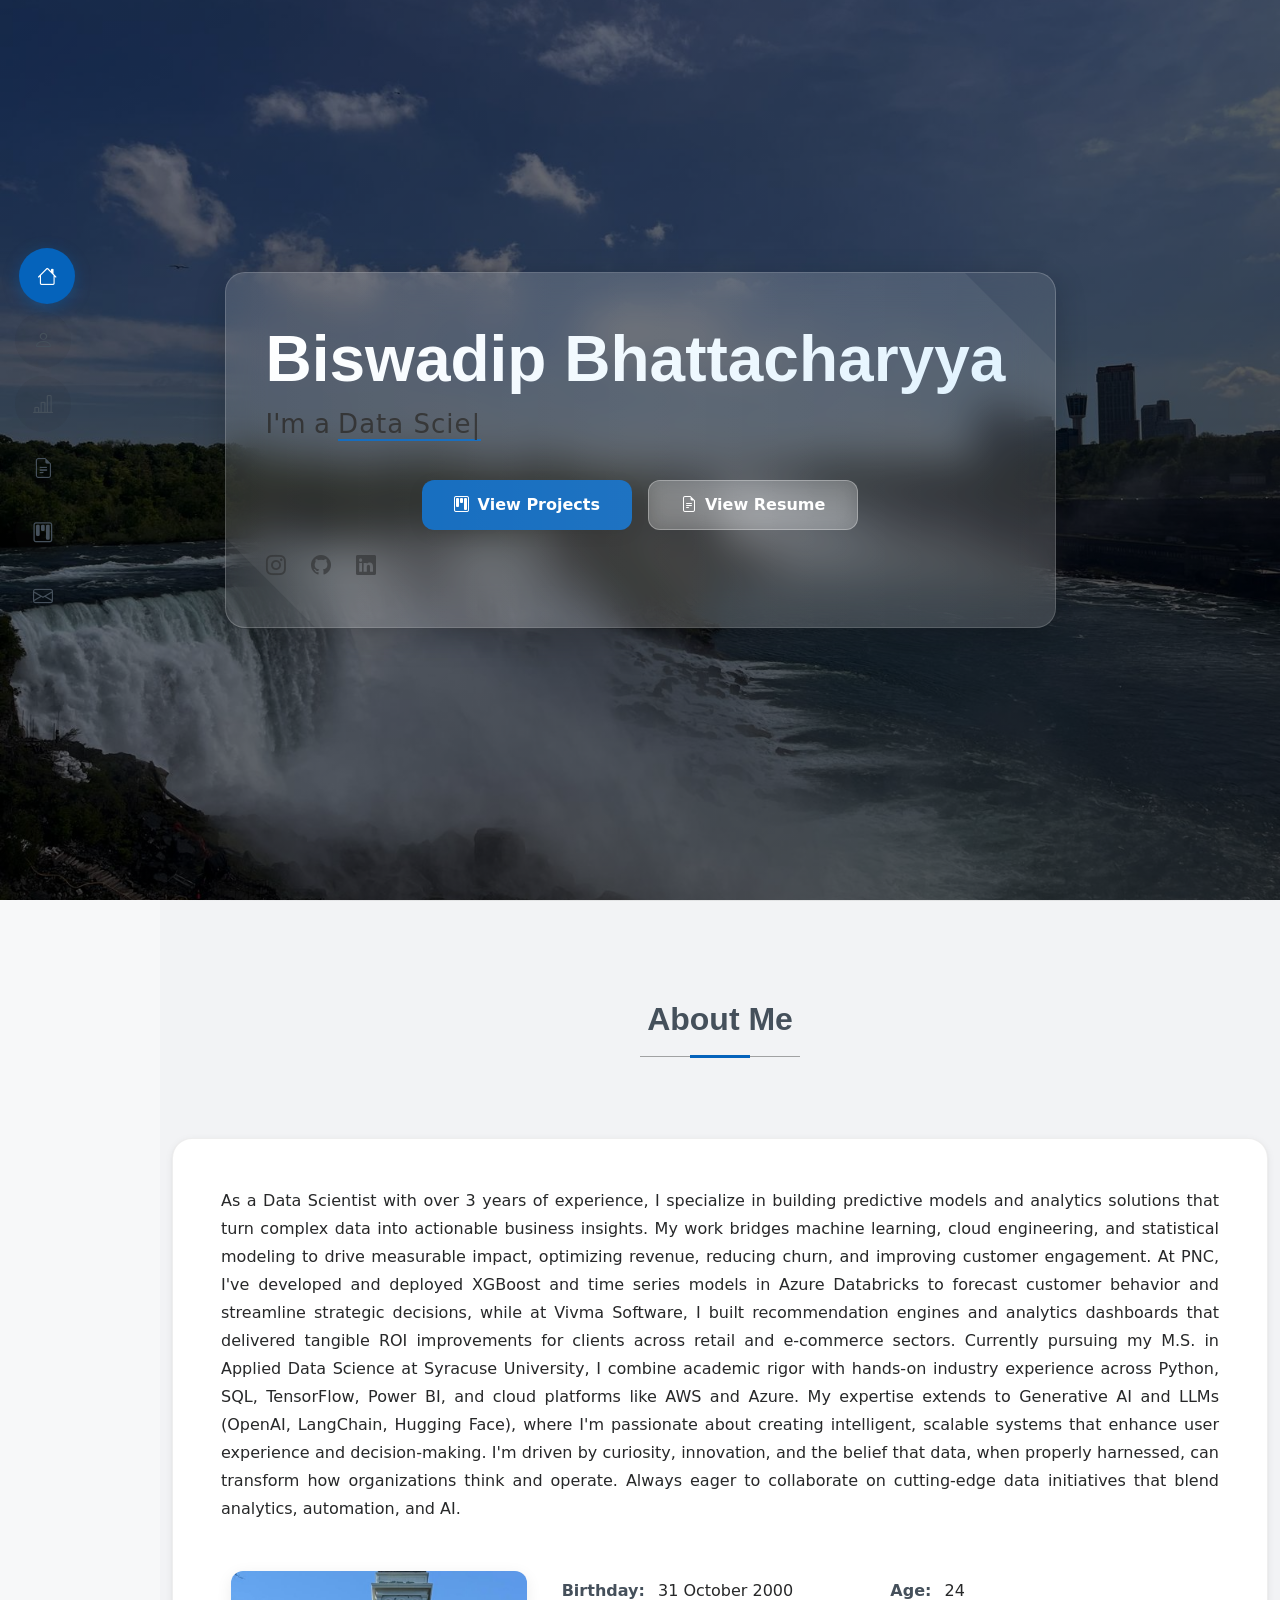
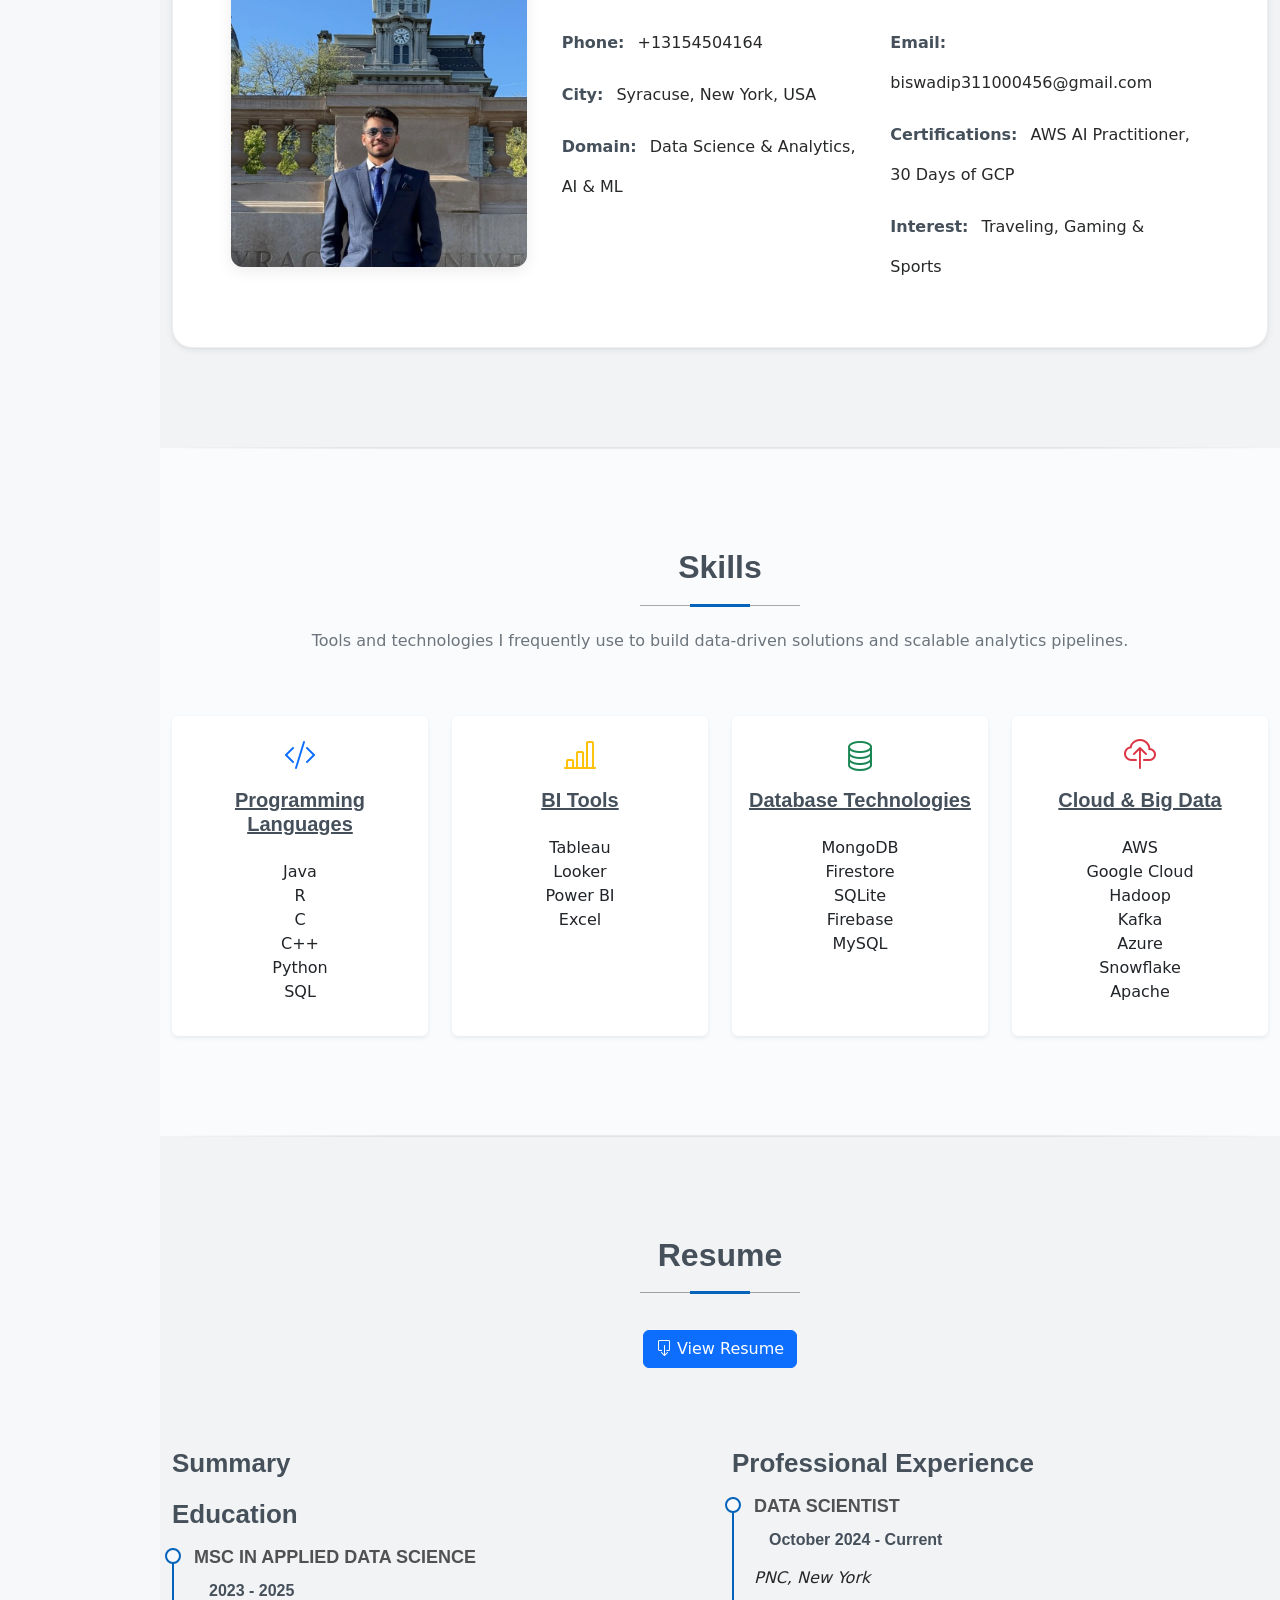
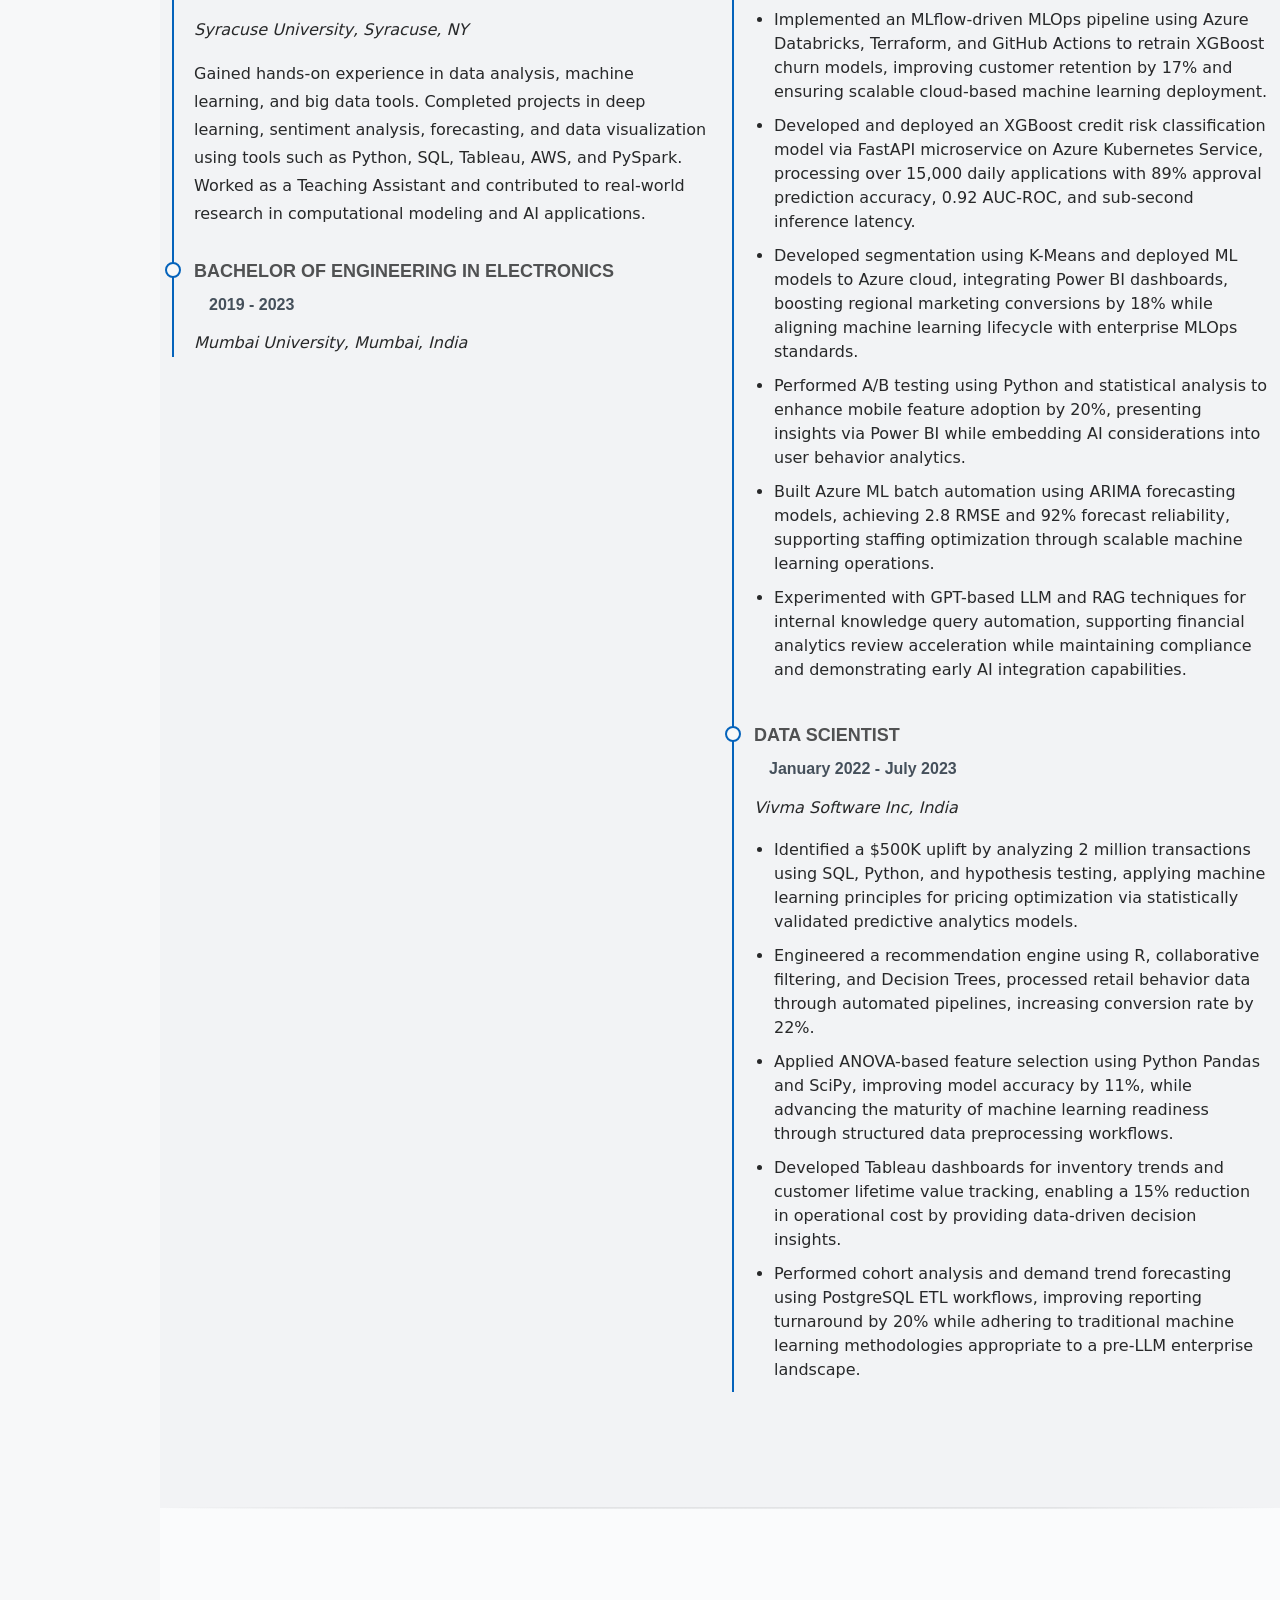
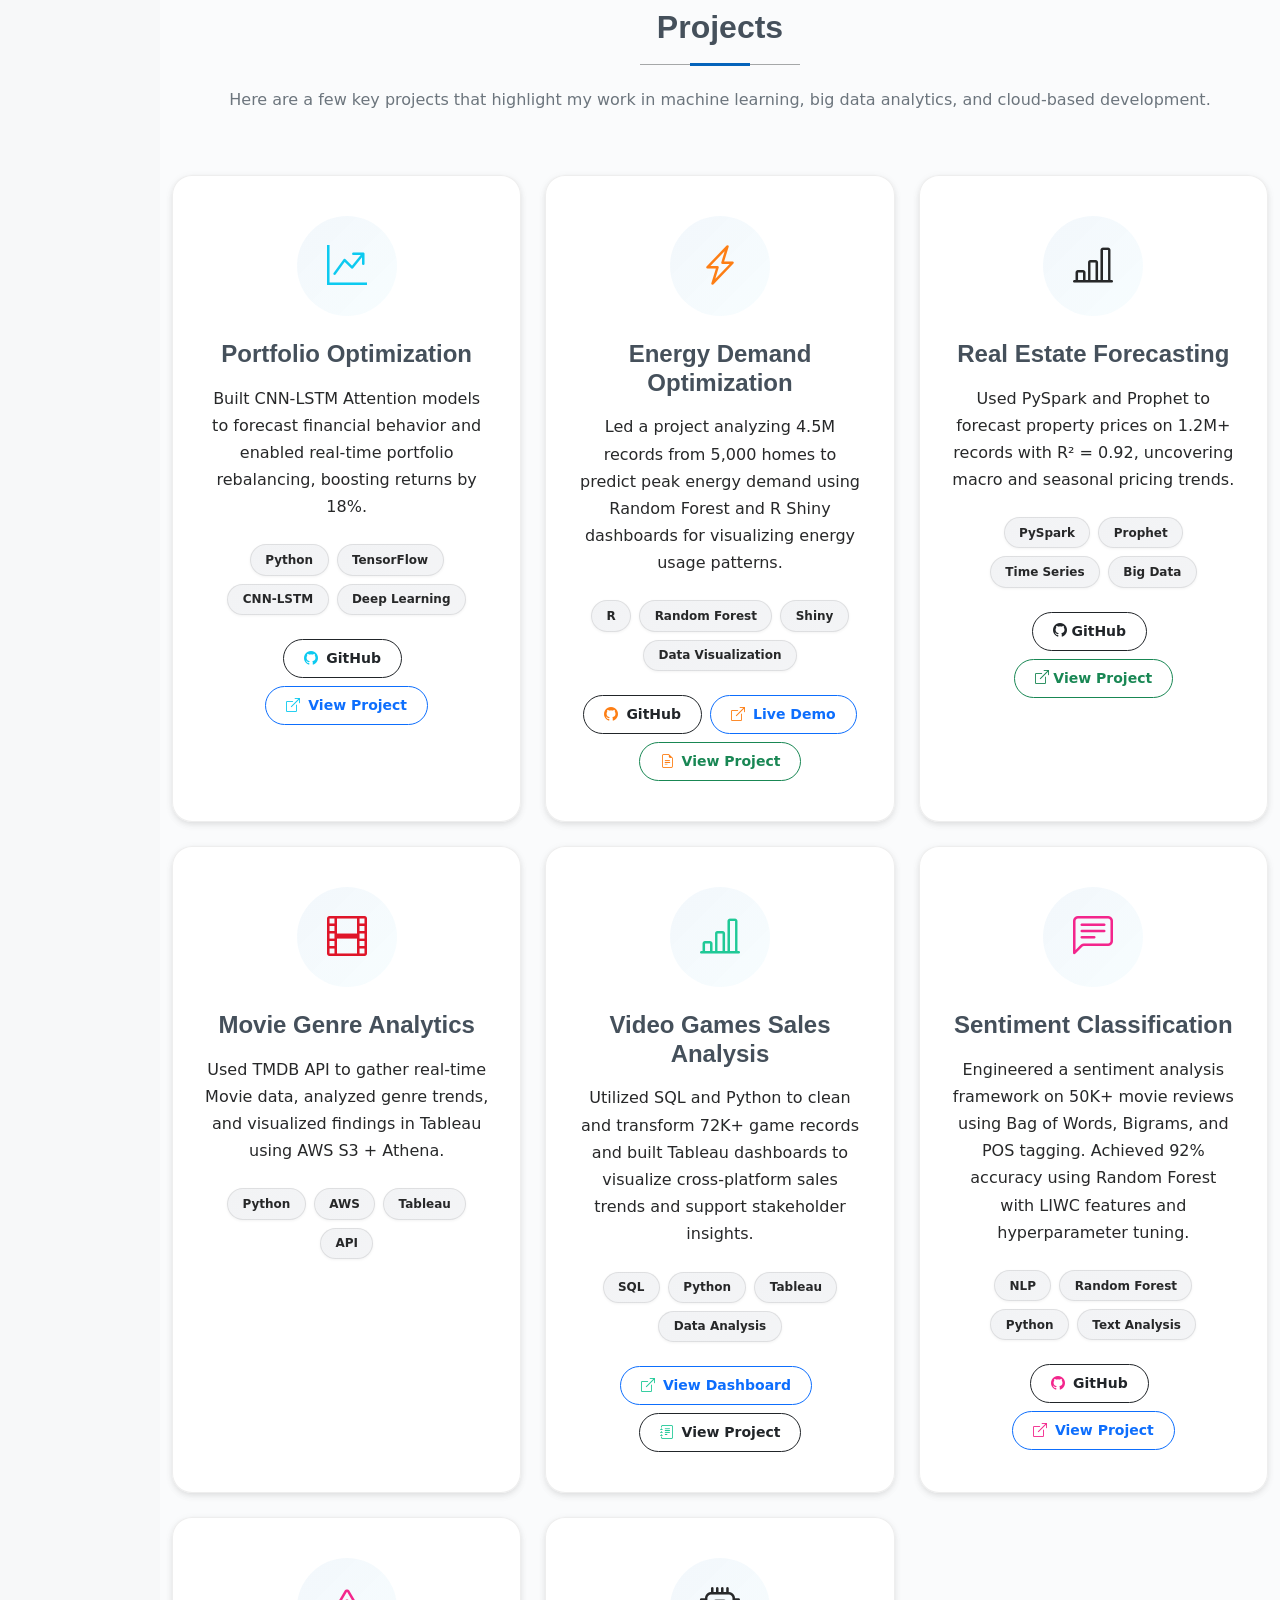
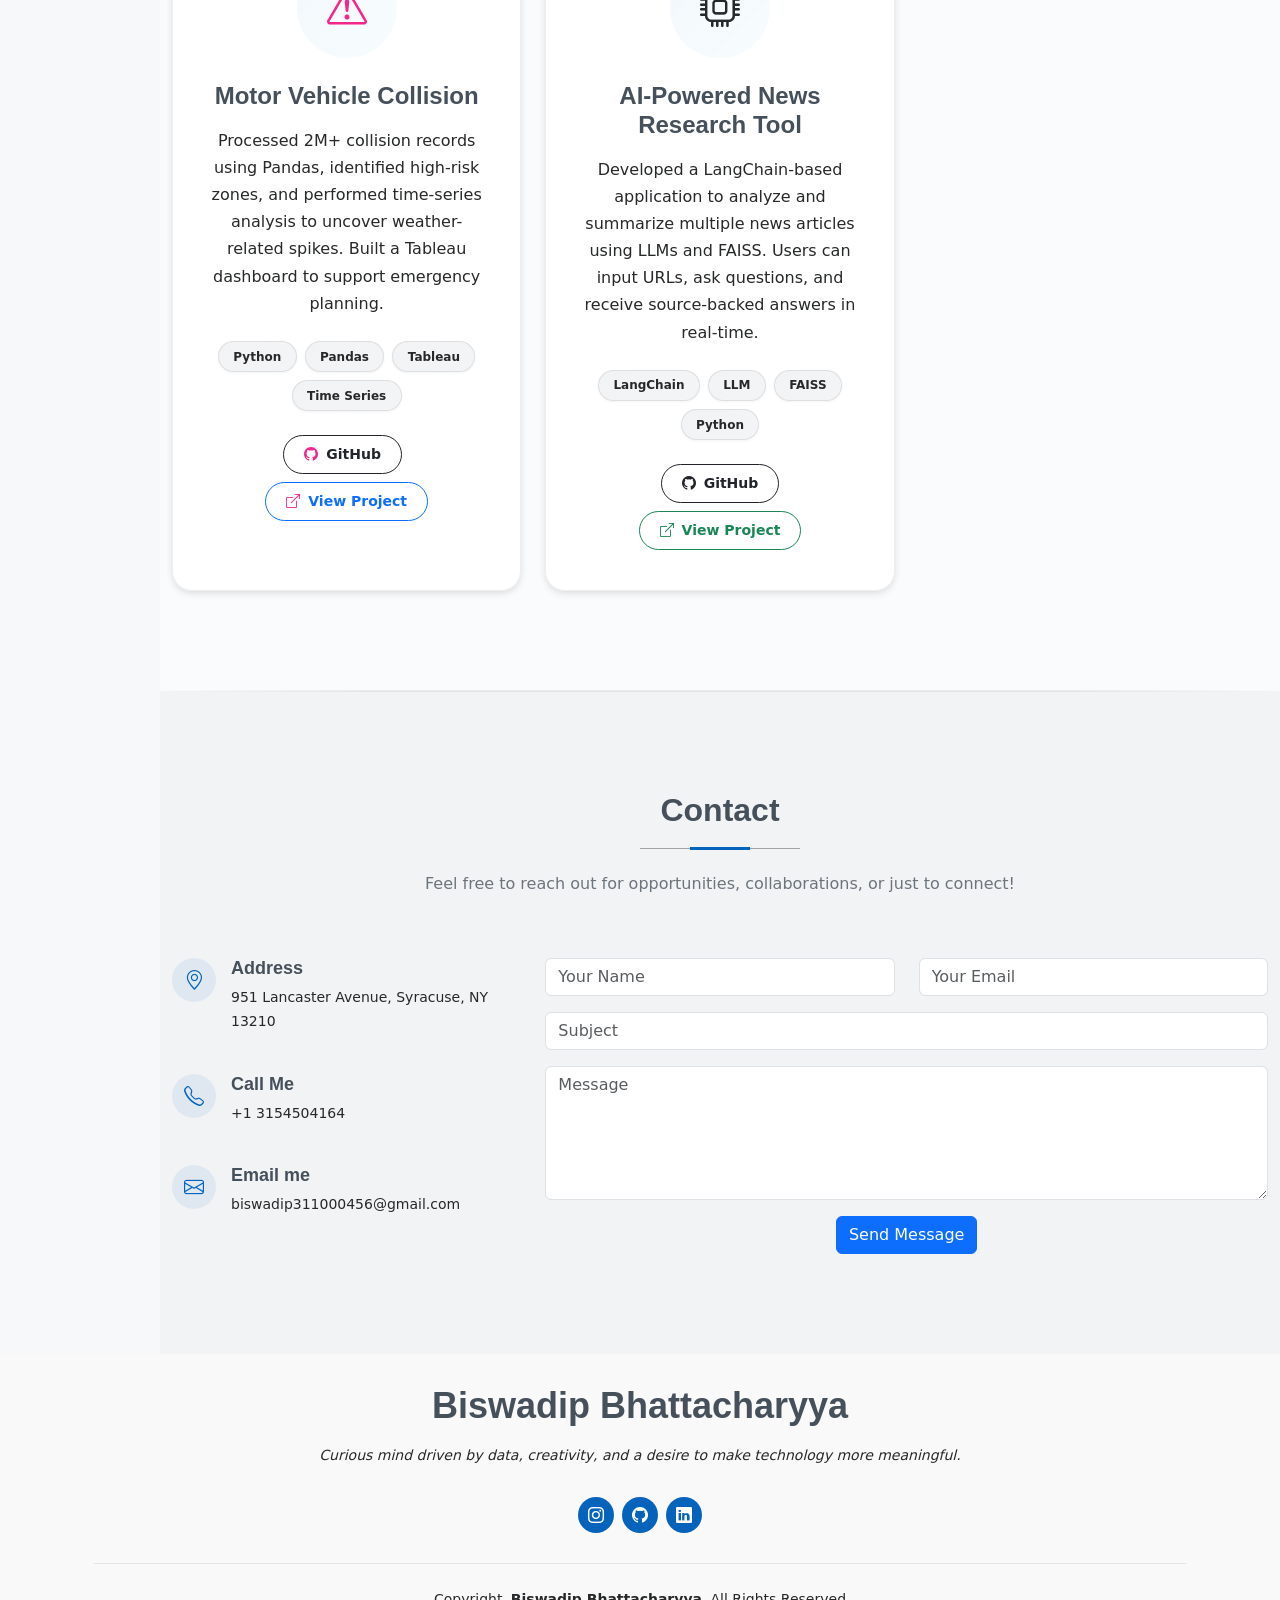
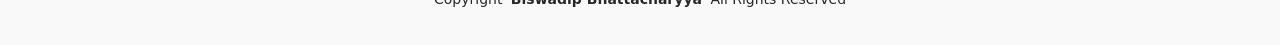
==== commit 5d34fce4: "Enhance portfolio with premium backgrounds, animations, and modern card designs - Added aesthetic of" ====
--- a/index.html
+++ b/index.html
@@ -65,12 +65,22 @@
       <div class="container" data-aos="zoom-out">
         <div class="row justify-content-center">
           <div class="col-lg-9">
-            <h2>Biswadip Bhattacharyya</h2>
-            <p>I'm <span class="typed" data-typed-items="Data Scientist, Data Analyst, ML Engineer">Data Scientist</span><span class="typed-cursor typed-cursor--blink" aria-hidden="true"></span></p>
-            <div class="social-links">
-              <a href="https://www.instagram.com/biswadip2291/"><i class="bi bi-instagram"></i></a>
-        <a href="https://github.com/biswadip2291"><i class="bi bi-github"></i></a>
-        <a href="https://www.linkedin.com/in/biswadip2291"><i class="bi bi-linkedin"></i></a>
+            <div class="hero-content-card">
+              <h2>Biswadip Bhattacharyya</h2>
+              <p>I'm a <span class="typed" data-typed-items="Data Scientist, Data Analyst, ML Engineer">Data Scientist</span><span class="typed-cursor typed-cursor--blink" aria-hidden="true"></span></p>
+              <div class="hero-ctas">
+                <a href="#projects" class="hero-cta-primary">
+                  <i class="bi bi-kanban"></i> View Projects
+                </a>
+                <a href="#resume" class="hero-cta-secondary">
+                  <i class="bi bi-file-earmark-text"></i> View Resume
+                </a>
+              </div>
+              <div class="social-links">
+                <a href="https://www.instagram.com/biswadip2291/"><i class="bi bi-instagram"></i></a>
+                <a href="https://github.com/biswadip2291"><i class="bi bi-github"></i></a>
+                <a href="https://www.linkedin.com/in/biswadip2291"><i class="bi bi-linkedin"></i></a>
+              </div>
             </div>
           </div>
         </div>
@@ -84,39 +94,39 @@
       <!-- Section Title -->
       <div class="container section-title" data-aos="fade-up">
         <h2>About Me</h2>
-        <p>As a Data Scientist with over 3 years of experience, I specialize in building predictive models and analytics solutions that turn complex data into actionable business insights. My work bridges machine learning, cloud engineering, and statistical modeling to drive measurable impact, optimizing revenue, reducing churn, and improving customer engagement. At PNC, I've developed and deployed XGBoost and time series models in Azure Databricks to forecast customer behavior and streamline strategic decisions, while at Vivma Software, I built recommendation engines and analytics dashboards that delivered tangible ROI improvements for clients across retail and e-commerce sectors. Currently pursuing my M.S. in Applied Data Science at Syracuse University, I combine academic rigor with hands-on industry experience across Python, SQL, TensorFlow, Power BI, and cloud platforms like AWS and Azure. My expertise extends to Generative AI and LLMs (OpenAI, LangChain, Hugging Face), where I'm passionate about creating intelligent, scalable systems that enhance user experience and decision-making. I'm driven by curiosity, innovation, and the belief that data, when properly harnessed, can transform how organizations think and operate. Always eager to collaborate on cutting-edge data initiatives that blend analytics, automation, and AI.</p>
       </div><!-- End Section Title -->
 
       <div class="container" data-aos="fade-up" data-aos-delay="100">
-
-        <div class="row gy-4 justify-content-center">
-          <div class="col-lg-4">
-            <img src="assets/img/me.jpg" class="img-fluid" alt="Profile Photo"   style="width: 296px; height: 296px; object-fit: cover;">
-
+        <div class="about-card">
+          <div class="row gy-4">
+            <div class="col-lg-12 mb-4">
+              <p class="about-description">As a Data Scientist with over 3 years of experience, I specialize in building predictive models and analytics solutions that turn complex data into actionable business insights. My work bridges machine learning, cloud engineering, and statistical modeling to drive measurable impact, optimizing revenue, reducing churn, and improving customer engagement. At PNC, I've developed and deployed XGBoost and time series models in Azure Databricks to forecast customer behavior and streamline strategic decisions, while at Vivma Software, I built recommendation engines and analytics dashboards that delivered tangible ROI improvements for clients across retail and e-commerce sectors. Currently pursuing my M.S. in Applied Data Science at Syracuse University, I combine academic rigor with hands-on industry experience across Python, SQL, TensorFlow, Power BI, and cloud platforms like AWS and Azure. My expertise extends to Generative AI and LLMs (OpenAI, LangChain, Hugging Face), where I'm passionate about creating intelligent, scalable systems that enhance user experience and decision-making. I'm driven by curiosity, innovation, and the belief that data, when properly harnessed, can transform how organizations think and operate. Always eager to collaborate on cutting-edge data initiatives that blend analytics, automation, and AI.</p>
+            </div>
+            <div class="col-lg-4 text-center">
+              <img src="assets/img/me.jpg" class="img-fluid about-photo" alt="Profile Photo" style="width: 296px; height: 296px; object-fit: cover;">
+            </div>
+            <div class="col-lg-8 d-flex align-items-center">
+              <div class="row w-100">
+                <div class="col-md-6">
+                  <ul class="about-details">
+                    <li><strong>Birthday:</strong> 31 October 2000</li>
+                    <li><strong>Phone:</strong> +13154504164</li>
+                    <li><strong>City:</strong> Syracuse, New York, USA</li>
+                    <li><strong>Domain:</strong> Data Science & Analytics, AI & ML</li>
+                  </ul>
+                </div>
+                <div class="col-md-6">
+                  <ul class="about-details">
+                    <li><strong>Age:</strong> 24</li>
+                    <li><strong>Email:</strong> biswadip311000456@gmail.com</li>
+                    <li><strong>Certifications:</strong> AWS AI Practitioner, 30 Days of GCP</li>
+                    <li><strong>Interest:</strong> Traveling, Gaming & Sports</li>
+                  </ul>
+                </div>
+              </div>
+            </div>
           </div>
-        <div class="col-lg-8 d-flex align-items-center">
-    <div class="row w-100">
-      <div class="col-md-6">
-        <ul style="list-style: none; padding: 0; line-height: 4;">
-          <li><strong>Birthday:</strong> 31 October 2000</li>
-          <li><strong>Phone:</strong> +13154504164</li>
-          <li><strong>City:</strong> Syracuse, New York, USA</li>
-          <li><strong>Domain:</strong> Data Science & Analytics, AI & ML</li>
-        </ul>
-      </div>
-      <div class="col-md-6">
-        <ul style="list-style: none; padding: 0; line-height: 4;">
-          <li><strong>Age:</strong> 24</li>
-          <li><strong>Email:</strong> biswadip311000456@gmail.com</li>
-          <li><strong>Certifications:</strong> AWS AI Practitioner, 30 Days of GCP</li>
-          <li><strong>Interest:</strong> Traveling, Gaming & Sports</li>
-        </ul>
-      </div>
-    </div>
-  </div>
-</div>
-        </div>
-
+        </div>
       </div>
 
     </section><!-- /About Section -->
@@ -224,7 +234,7 @@
         <div class="row">
 
           <div class="col-lg-6" data-aos="fade-up" data-aos-delay="100">
-            <h3 class="resume-title">Sumary</h3>
+            <h3 class="resume-title">Summary</h3>
 
          
 
@@ -307,9 +317,14 @@
     <p>
       Built CNN-LSTM Attention models to forecast financial behavior and enabled real-time portfolio rebalancing, boosting returns by 18%.
     </p>
-    
+    <div class="tech-tags">
+      <span class="tech-tag">Python</span>
+      <span class="tech-tag">TensorFlow</span>
+      <span class="tech-tag">CNN-LSTM</span>
+      <span class="tech-tag">Deep Learning</span>
+    </div>
     <!-- GitHub and View Project Buttons -->
-    <div style="margin-top: 10px;">
+    <div class="d-flex justify-content-center gap-2 flex-wrap">
       <a href="https://github.com/biswadip2291/Portfolio-Optimization-Using-Bidirectional-CNN-LSTM-with-Attention-Mechanism"
          target="_blank" rel="noopener"
          class="btn btn-sm btn-outline-dark me-2">
@@ -336,9 +351,14 @@
     <p>
       Led a project analyzing 4.5M records from 5,000 homes to predict peak energy demand using Random Forest and R Shiny dashboards for visualizing energy usage patterns.
     </p>
-
+    <div class="tech-tags">
+      <span class="tech-tag">R</span>
+      <span class="tech-tag">Random Forest</span>
+      <span class="tech-tag">Shiny</span>
+      <span class="tech-tag">Data Visualization</span>
+    </div>
     <!-- GitHub, Demo, and View Project Buttons -->
-    <div class="mt-3 d-flex justify-content-center gap-2 flex-wrap">
+    <div class="d-flex justify-content-center gap-2 flex-wrap">
       <a href="https://github.com/biswadip2291/IST687_Project_" 
          target="_blank" rel="noopener" 
          class="btn btn-sm btn-outline-dark">
@@ -372,9 +392,14 @@
     <p>
       Used PySpark and Prophet to forecast property prices on 1.2M+ records with R² = 0.92, uncovering macro and seasonal pricing trends.
     </p>
-
+    <div class="tech-tags">
+      <span class="tech-tag">PySpark</span>
+      <span class="tech-tag">Prophet</span>
+      <span class="tech-tag">Time Series</span>
+      <span class="tech-tag">Big Data</span>
+    </div>
     <!-- Centered Buttons -->
-    <div class="mt-3">
+    <div class="d-flex justify-content-center gap-2 flex-wrap">
       <a href="https://github.com/biswadip2291/Real_estate_forecasting_BDA"
          target="_blank"
          rel="noopener"
@@ -400,10 +425,14 @@
           <div class="icon">
             <i class="bi bi-film"></i>
           </div>
-          <a href="#" class="stretched-link">
-            <h3>Movie Genre Analytics</h3>
-          </a>
+          <h3>Movie Genre Analytics</h3>
           <p>Used TMDB API to gather real-time Movie data, analyzed genre trends, and visualized findings in Tableau using AWS S3 + Athena.</p>
+          <div class="tech-tags">
+            <span class="tech-tag">Python</span>
+            <span class="tech-tag">AWS</span>
+            <span class="tech-tag">Tableau</span>
+            <span class="tech-tag">API</span>
+          </div>
         </div>
       </div>
 
@@ -415,9 +444,14 @@
     </div>
     <h3>Video Games Sales Analysis</h3>
     <p>Utilized SQL and Python to clean and transform 72K+ game records and built Tableau dashboards to visualize cross-platform sales trends and support stakeholder insights.</p>
-
+    <div class="tech-tags">
+      <span class="tech-tag">SQL</span>
+      <span class="tech-tag">Python</span>
+      <span class="tech-tag">Tableau</span>
+      <span class="tech-tag">Data Analysis</span>
+    </div>
     <!-- Button Group -->
-    <div style="margin-top: 10px;">
+    <div class="d-flex justify-content-center gap-2 flex-wrap">
       <a href="https://public.tableau.com/app/profile/biswadip.biswanath.bhattacharyya/viz/xyz_new_17460655365490/IntroDashboard?publish=yes"
          target="_blank" 
          rel="noopener" 
@@ -444,8 +478,13 @@
       Engineered a sentiment analysis framework on 50K+ movie reviews using Bag of Words, Bigrams, and POS tagging.
       Achieved 92% accuracy using Random Forest with LIWC features and hyperparameter tuning.
     </p>
-
-    <div style="margin-top: 10px;">
+    <div class="tech-tags">
+      <span class="tech-tag">NLP</span>
+      <span class="tech-tag">Random Forest</span>
+      <span class="tech-tag">Python</span>
+      <span class="tech-tag">Text Analysis</span>
+    </div>
+    <div class="d-flex justify-content-center gap-2 flex-wrap">
       <a href="https://github.com/biswadip2291/nlp_final-project" 
          target="_blank" rel="noopener" 
          class="btn btn-sm btn-outline-dark me-2">
@@ -469,9 +508,14 @@
     <p>
       Processed 2M+ collision records using Pandas, identified high-risk zones, and performed time-series analysis to uncover weather-related spikes. Built a Tableau dashboard to support emergency planning.
     </p>
-
+    <div class="tech-tags">
+      <span class="tech-tag">Python</span>
+      <span class="tech-tag">Pandas</span>
+      <span class="tech-tag">Tableau</span>
+      <span class="tech-tag">Time Series</span>
+    </div>
     <!-- GitHub and View Project Buttons -->
-    <div style="margin-top: 10px;">
+    <div class="d-flex justify-content-center gap-2 flex-wrap">
       <a href="https://github.com/biswadip2291/NYC_MVC_Analysis" 
          target="_blank" 
          rel="noopener" 
@@ -498,7 +542,13 @@
     <p>
       Developed a LangChain-based application to analyze and summarize multiple news articles using LLMs and FAISS. Users can input URLs, ask questions, and receive source-backed answers in real-time.
     </p>
-    <div class="d-flex justify-content-center gap-2 mt-3">
+    <div class="tech-tags">
+      <span class="tech-tag">LangChain</span>
+      <span class="tech-tag">LLM</span>
+      <span class="tech-tag">FAISS</span>
+      <span class="tech-tag">Python</span>
+    </div>
+    <div class="d-flex justify-content-center gap-2 flex-wrap">
       <a href="https://github.com/biswadip2291/AI_news_langchain"
          target="_blank" rel="noopener"
          class="btn btn-sm btn-outline-dark">
--- a/assets/css/main.css
+++ b/assets/css/main.css
@@ -19,12 +19,33 @@
 
 /* Global Colors - The following color variables are used throughout the website. Updating them here will change the color scheme of the entire website */
 :root { 
-  --background-color: #ffffff; /* Background color for the entire website, including individual sections */
+  --background-color: #f7f8f9; /* Background color - elegant cool-gray off-white */
   --default-color: #272829; /* Default color used for the majority of the text content across the entire website */
   --heading-color: #45505b; /* Color for headings, subheadings and title throughout the website */
   --accent-color: #0563bb; /* Accent color that represents your brand on the website. It's used for buttons, links, and other elements that need to stand out */
   --surface-color: #ffffff; /* The surface color is used as a background of boxed elements within sections, such as cards, icon boxes, or other elements that require a visual separation from the global background. */
+  --surface-2: #f2f3f5; /* Secondary surface color for subtle backgrounds */
+  --surface-default: #fafbfc; /* Default section background (subtle cool-tinted off-white) */
   --contrast-color: #ffffff; /* Contrast color for text, ensuring readability against backgrounds of accent, heading, or default colors. */
+  --muted-color: #6c757d; /* Muted text color for secondary information */
+  
+  /* Design System - Radius */
+  --radius-sm: 6px;
+  --radius-md: 12px;
+  --radius-lg: 20px;
+  
+  /* Design System - Shadows */
+  --shadow-sm: 0 2px 8px rgba(0, 0, 0, 0.06);
+  --shadow-md: 0 4px 16px rgba(0, 0, 0, 0.08);
+  --shadow-lg: 0 8px 32px rgba(0, 0, 0, 0.12);
+  
+  /* Design System - Spacing */
+  --space-xs: 0.5rem;
+  --space-sm: 1rem;
+  --space-md: 1.5rem;
+  --space-lg: 2rem;
+  --space-xl: 3rem;
+  --space-2xl: 4rem;
 }
 
 /* Nav Menu Colors - The following color variables are used specifically for the navigation menu. They are separate from the global colors to allow for more customization options */
@@ -62,8 +83,65 @@
 --------------------------------------------------------------*/
 body {
   color: var(--default-color);
-  background-color: var(--background-color);
+  background: 
+    /* Soft radial gradient top-left */
+    radial-gradient(ellipse 800px 600px at 15% 10%, rgba(5, 99, 187, 0.06) 0%, transparent 60%),
+    /* Soft radial gradient bottom-right */
+    radial-gradient(ellipse 900px 700px at 85% 90%, rgba(13, 202, 240, 0.04) 0%, transparent 60%),
+    /* Subtle linear gradient wash */
+    linear-gradient(180deg, rgba(5, 99, 187, 0.02) 0%, transparent 40%, rgba(13, 202, 240, 0.015) 100%),
+    var(--background-color);
+  background-attachment: fixed;
+  background-size: 100% 100%, 100% 100%, 100% 100%, 100% 100%;
+  animation: gradientShift 15s ease infinite;
   font-family: var(--default-font);
+  -webkit-font-smoothing: antialiased;
+  -moz-osx-font-smoothing: grayscale;
+  position: relative;
+}
+
+/* Animated gradient background */
+@keyframes gradientShift {
+  0%, 100% {
+    background-position: 0% 0%, 100% 100%, 0% 0%, 0% 0%;
+  }
+  50% {
+    background-position: 2% 2%, 98% 98%, 0% 1%, 0% 0%;
+  }
+}
+
+/* Premium noise texture using SVG (extremely subtle) */
+body::before {
+  content: '';
+  position: fixed;
+  top: 0;
+  left: 0;
+  width: 100%;
+  height: 100%;
+  background-image: url("data:image/svg+xml,%3Csvg viewBox='0 0 200 200' xmlns='http://www.w3.org/2000/svg'%3E%3Cfilter id='noiseFilter'%3E%3CfeTurbulence type='fractalNoise' baseFrequency='0.9' numOctaves='2' stitchTiles='stitch'/%3E%3C/filter%3E%3Crect width='100%25' height='100%25' filter='url(%23noiseFilter)' opacity='0.08'/%3E%3C/svg%3E");
+  pointer-events: none;
+  z-index: 0;
+  opacity: 1;
+}
+
+/* Subtle dot grid pattern overlay (very low opacity) */
+body::after {
+  content: '';
+  position: fixed;
+  top: 0;
+  left: 0;
+  width: 100%;
+  height: 100%;
+  background-image: radial-gradient(circle, rgba(0, 0, 0, 0.03) 1px, transparent 1px);
+  background-size: 24px 24px;
+  pointer-events: none;
+  z-index: 0;
+  opacity: 0.4;
+}
+
+body > * {
+  position: relative;
+  z-index: 1;
 }
 
 a {
@@ -263,6 +341,25 @@
 .navmenu li:hover>a {
   color: var(--contrast-color);
   background: var(--nav-hover-color);
+  transform: translateX(4px);
+  box-shadow: 0 4px 12px rgba(5, 99, 187, 0.3);
+}
+
+.navmenu .active {
+  box-shadow: 0 4px 16px rgba(5, 99, 187, 0.4);
+  position: relative;
+}
+
+.navmenu .active::before {
+  content: '';
+  position: absolute;
+  left: -8px;
+  top: 50%;
+  transform: translateY(-50%);
+  width: 4px;
+  height: 60%;
+  background: var(--accent-color);
+  border-radius: 0 4px 4px 0;
 }
 
 .navmenu a:hover,
@@ -320,12 +417,14 @@
   text-align: center;
   width: 36px;
   height: 36px;
-  transition: 0.3s;
+  transition: all 0.3s cubic-bezier(0.4, 0, 0.2, 1);
 }
 
 .footer .social-links a:hover {
   background: color-mix(in srgb, var(--accent-color), transparent 20%);
   text-decoration: none;
+  transform: translateY(-3px) scale(1.1);
+  box-shadow: 0 4px 12px rgba(5, 99, 187, 0.3);
 }
 
 .footer .copyright {
@@ -461,8 +560,66 @@
 .section {
   color: var(--default-color);
   background-color: var(--background-color);
-  padding: 60px 0;
+  padding: 100px 0;
   overflow: clip;
+  position: relative;
+  animation: fadeIn 0.8s ease-out;
+}
+
+/* Fade in animation for sections */
+@keyframes fadeIn {
+  0% {
+    opacity: 0;
+  }
+  100% {
+    opacity: 1;
+  }
+}
+
+/* Section surface hierarchy - default surface (slightly tinted off-white) */
+section:not(.light-background):not(.dark-background),
+.section:not(.light-background):not(.dark-background) {
+  background-color: var(--surface-default);
+}
+
+/* Alternating section surfaces - every other section uses surface-2 */
+section:nth-of-type(even):not(.light-background):not(.dark-background),
+.section:nth-of-type(even):not(.light-background):not(.dark-background) {
+  background-color: var(--surface-2);
+}
+
+/* Faint top border divider between sections */
+section:not(:first-child):not(.light-background)::before,
+.section:not(:first-child):not(.light-background)::before {
+  content: '';
+  position: absolute;
+  top: 0;
+  left: 0;
+  right: 0;
+  height: 1px;
+  background: linear-gradient(90deg, 
+    transparent 0%, 
+    color-mix(in srgb, var(--default-color), transparent 92%) 20%, 
+    color-mix(in srgb, var(--default-color), transparent 92%) 80%, 
+    transparent 100%);
+  pointer-events: none;
+}
+
+/* Faint bottom border divider */
+section:not(:last-child):not(.light-background)::after,
+.section:not(:last-child):not(.light-background)::after {
+  content: '';
+  position: absolute;
+  bottom: 0;
+  left: 0;
+  right: 0;
+  height: 1px;
+  background: linear-gradient(90deg, 
+    transparent 0%, 
+    color-mix(in srgb, var(--default-color), transparent 92%) 20%, 
+    color-mix(in srgb, var(--default-color), transparent 92%) 80%, 
+    transparent 100%);
+  pointer-events: none;
 }
 
 /*--------------------------------------------------------------
@@ -472,6 +629,35 @@
   text-align: center;
   padding-bottom: 60px;
   position: relative;
+}
+
+/* Decorative glow blob behind section titles */
+.section-title::before {
+  content: '';
+  position: absolute;
+  top: 50%;
+  left: 50%;
+  transform: translate(-50%, -50%);
+  width: 300px;
+  height: 300px;
+  background: radial-gradient(circle, rgba(5, 99, 187, 0.08) 0%, rgba(13, 202, 240, 0.04) 40%, transparent 70%);
+  filter: blur(60px);
+  z-index: -1;
+  pointer-events: none;
+  opacity: 0.6;
+  animation: floatGlow 8s ease-in-out infinite;
+}
+
+/* Floating animation for glow blob */
+@keyframes floatGlow {
+  0%, 100% {
+    transform: translate(-50%, -50%) translateY(0px) scale(1);
+    opacity: 0.6;
+  }
+  50% {
+    transform: translate(-50%, -50%) translateY(-20px) scale(1.1);
+    opacity: 0.8;
+  }
 }
 
 .section-title h2 {
@@ -506,11 +692,41 @@
   right: 0;
   bottom: 0;
   margin: auto;
+  animation: underlineExpand 1s ease-out;
+}
+
+/* Animated underline expansion */
+@keyframes underlineExpand {
+  0% {
+    width: 0;
+    opacity: 0;
+  }
+  100% {
+    width: 60px;
+    opacity: 1;
+  }
 }
 
 .section-title p {
   margin-bottom: 0;
-}
+  line-height: 1.8;
+  font-size: 16px;
+  color: var(--muted-color);
+}
+
+/* Improved typography for long paragraphs */
+.about .section-title p,
+p {
+  line-height: 1.75;
+}
+
+/* Tighter heading scale */
+h1 { font-size: 2.5rem; }
+h2 { font-size: 2rem; }
+h3 { font-size: 1.75rem; }
+h4 { font-size: 1.5rem; }
+h5 { font-size: 1.25rem; }
+h6 { font-size: 1rem; }
 
 /*--------------------------------------------------------------
 # Hero Section
@@ -537,10 +753,106 @@
 
 .hero:before {
   content: "";
-  background: color-mix(in srgb, var(--background-color), transparent 30%);
+  background: linear-gradient(135deg, rgba(0, 0, 0, 0.5) 0%, rgba(0, 0, 0, 0.7) 100%);
   position: absolute;
   inset: 0;
   z-index: 2;
+}
+
+/* Hero glass card wrapper */
+.hero .container > .row > div {
+  position: relative;
+}
+
+.hero-content-card {
+  background: rgba(255, 255, 255, 0.1);
+  backdrop-filter: blur(20px);
+  -webkit-backdrop-filter: blur(20px);
+  border: 1px solid rgba(255, 255, 255, 0.2);
+  border-radius: var(--radius-lg);
+  padding: 3rem 2.5rem;
+  box-shadow: 0 8px 32px rgba(0, 0, 0, 0.2);
+  position: relative;
+  overflow: hidden;
+}
+
+.hero-content-card::before {
+  content: '';
+  position: absolute;
+  top: -50%;
+  left: -50%;
+  width: 200%;
+  height: 200%;
+  background: linear-gradient(45deg, transparent, rgba(255, 255, 255, 0.1), transparent);
+  transform: rotate(45deg);
+  animation: shimmer 8s infinite;
+}
+
+@keyframes shimmer {
+  0% { transform: translateX(-100%) translateY(-100%) rotate(45deg); }
+  100% { transform: translateX(100%) translateY(100%) rotate(45deg); }
+}
+
+/* Animated gradient text on name */
+.hero h2 {
+  background: linear-gradient(135deg, #ffffff 0%, #e0f2fe 50%, #ffffff 100%);
+  background-size: 200% auto;
+  -webkit-background-clip: text;
+  -webkit-text-fill-color: transparent;
+  background-clip: text;
+  animation: gradientText 3s ease infinite;
+}
+
+@keyframes gradientText {
+  0%, 100% { background-position: 0% center; }
+  50% { background-position: 100% center; }
+}
+
+/* Hero CTA buttons */
+.hero-ctas {
+  margin-top: 2rem;
+  display: flex;
+  gap: 1rem;
+  flex-wrap: wrap;
+  justify-content: center;
+}
+
+.hero-cta-primary,
+.hero-cta-secondary {
+  padding: 0.75rem 2rem;
+  border-radius: var(--radius-md);
+  font-weight: 600;
+  transition: all 0.3s cubic-bezier(0.4, 0, 0.2, 1);
+  display: inline-flex;
+  align-items: center;
+  gap: 0.5rem;
+  text-decoration: none;
+}
+
+.hero-cta-primary {
+  background: var(--accent-color);
+  color: var(--contrast-color);
+  box-shadow: var(--shadow-md);
+}
+
+.hero-cta-primary:hover {
+  transform: translateY(-3px) scale(1.05);
+  box-shadow: 0 8px 24px rgba(5, 99, 187, 0.4), var(--shadow-lg);
+  color: var(--contrast-color);
+}
+
+.hero-cta-secondary {
+  background: rgba(255, 255, 255, 0.2);
+  color: var(--contrast-color);
+  border: 1px solid rgba(255, 255, 255, 0.3);
+  backdrop-filter: blur(10px);
+}
+
+.hero-cta-secondary:hover {
+  background: rgba(255, 255, 255, 0.3);
+  transform: translateY(-3px) scale(1.05);
+  box-shadow: 0 8px 24px rgba(255, 255, 255, 0.2);
+  color: var(--contrast-color);
 }
 
 .hero .container {
@@ -594,6 +906,55 @@
 /*--------------------------------------------------------------
 # About Section
 --------------------------------------------------------------*/
+.about-card {
+  background-color: var(--surface-color);
+  border-radius: var(--radius-lg);
+  padding: 3rem;
+  border: 1px solid color-mix(in srgb, var(--default-color), transparent 92%);
+  box-shadow: 
+    0 1px 2px rgba(0, 0, 0, 0.03),
+    0 2px 4px rgba(0, 0, 0, 0.02),
+    var(--shadow-sm);
+  transition: all 0.4s cubic-bezier(0.4, 0, 0.2, 1);
+  animation: fadeInUp 0.6s ease-out;
+}
+
+.about-description {
+  font-size: 16px;
+  line-height: 1.75;
+  color: var(--default-color);
+  margin-bottom: 0;
+  text-align: justify;
+}
+
+.about-photo {
+  border-radius: var(--radius-md);
+  box-shadow: var(--shadow-md);
+  transition: transform 0.3s ease;
+}
+
+.about-photo:hover {
+  transform: scale(1.02);
+}
+
+.about-details {
+  list-style: none;
+  padding: 0;
+  line-height: 2.5;
+  margin: 0;
+}
+
+.about-details li {
+  margin-bottom: 12px;
+  color: var(--default-color);
+}
+
+.about-details strong {
+  color: var(--heading-color);
+  margin-right: 8px;
+  font-weight: 600;
+}
+
 .about .content h2 {
   font-weight: 700;
   font-size: 24px;
@@ -663,6 +1024,65 @@
 /*--------------------------------------------------------------
 # Skills Section
 --------------------------------------------------------------*/
+/* Skills cards microinteractions */
+.skills .card {
+  transition: all 0.4s cubic-bezier(0.4, 0, 0.2, 1);
+  border: 1px solid color-mix(in srgb, var(--default-color), transparent 92%);
+  background-color: var(--surface-color);
+  /* Modern shadow stack */
+  box-shadow: 
+    0 1px 2px rgba(0, 0, 0, 0.03),
+    0 2px 4px rgba(0, 0, 0, 0.02),
+    var(--shadow-sm);
+  animation: fadeInUp 0.6s ease-out backwards;
+}
+
+.skills .card:hover {
+  transform: translateY(-6px) scale(1.02);
+  /* Enhanced shadow on hover */
+  box-shadow: 
+    0 4px 8px rgba(0, 0, 0, 0.04),
+    0 8px 16px rgba(0, 0, 0, 0.03),
+    0 12px 24px rgba(0, 0, 0, 0.02),
+    var(--shadow-md);
+  border-color: color-mix(in srgb, var(--accent-color), transparent 70%);
+}
+
+/* Fade in up animation for cards */
+@keyframes fadeInUp {
+  0% {
+    opacity: 0;
+    transform: translateY(20px);
+  }
+  100% {
+    opacity: 1;
+    transform: translateY(0);
+  }
+}
+
+.skills .card .icon {
+  transition: transform 0.4s cubic-bezier(0.4, 0, 0.2, 1);
+}
+
+.skills .card:hover .icon {
+  transform: scale(1.05);
+  animation: iconPulse 2s ease-in-out infinite;
+}
+
+/* Subtle pulse animation for icons */
+@keyframes iconPulse {
+  0%, 100% {
+    transform: scale(1.05);
+  }
+  50% {
+    transform: scale(1.08);
+  }
+}
+
+.skills .card:hover .icon i {
+  color: var(--accent-color);
+}
+
 .skills .progress {
   height: 60px;
   display: block;
@@ -861,30 +1281,116 @@
 # Services Section
 --------------------------------------------------------------*/
 .services .service-item {
-  background-color: var(--surface-color);
-  box-shadow: 0px 5px 90px 0px rgba(0, 0, 0, 0.1);
+  background: linear-gradient(135deg, var(--surface-color) 0%, var(--surface-color) 100%);
   height: 100%;
-  padding: 60px 30px;
+  padding: 2.5rem 2rem;
   text-align: center;
-  transition: 0.3s;
-  border-radius: 5px;
+  transition: all 0.5s cubic-bezier(0.4, 0, 0.2, 1);
+  border-radius: var(--radius-lg);
+  border: 1px solid color-mix(in srgb, var(--default-color), transparent 92%);
+  position: relative;
+  overflow: hidden;
+  /* Modern shadow stack */
+  box-shadow: 
+    0 2px 4px rgba(0, 0, 0, 0.04),
+    0 4px 8px rgba(0, 0, 0, 0.03),
+    var(--shadow-sm);
+  animation: fadeInUp 0.6s ease-out backwards;
+}
+
+/* Subtle gradient overlay */
+.services .service-item::after {
+  content: '';
+  position: absolute;
+  top: 0;
+  left: 0;
+  right: 0;
+  bottom: 0;
+  background: radial-gradient(circle at top right, rgba(5, 99, 187, 0.03), transparent 70%);
+  pointer-events: none;
+  opacity: 0;
+  transition: opacity 0.5s ease;
+  z-index: 0;
+}
+
+/* Stagger animation delays for service items */
+.services .service-item:nth-child(1) { animation-delay: 0.1s; }
+.services .service-item:nth-child(2) { animation-delay: 0.2s; }
+.services .service-item:nth-child(3) { animation-delay: 0.3s; }
+.services .service-item:nth-child(4) { animation-delay: 0.4s; }
+.services .service-item:nth-child(5) { animation-delay: 0.5s; }
+.services .service-item:nth-child(6) { animation-delay: 0.6s; }
+
+.services .service-item::before {
+  content: '';
+  position: absolute;
+  top: 0;
+  left: 0;
+  right: 0;
+  height: 5px;
+  background: linear-gradient(90deg, var(--accent-color), rgba(13, 202, 240, 0.6), transparent);
+  transform: scaleX(0);
+  transform-origin: left;
+  transition: transform 0.5s cubic-bezier(0.4, 0, 0.2, 1);
+  z-index: 1;
+}
+
+.services .service-item:hover::before {
+  transform: scaleX(1);
+}
+
+.services .service-item:hover {
+  transform: translateY(-10px) scale(1.03);
+  border-color: color-mix(in srgb, var(--accent-color), transparent 60%);
+  /* Enhanced shadow stack on hover with colored glow */
+  box-shadow: 
+    0 8px 16px rgba(5, 99, 187, 0.08),
+    0 12px 24px rgba(0, 0, 0, 0.04),
+    0 16px 32px rgba(0, 0, 0, 0.03),
+    0 24px 48px rgba(0, 0, 0, 0.02),
+    var(--shadow-lg);
+}
+
+.services .service-item:hover::after {
+  opacity: 1;
+}
+
+/* Ensure content is above overlay */
+.services .service-item > * {
+  position: relative;
+  z-index: 1;
 }
 
 .services .service-item .icon {
-  margin: 0 auto;
+  margin: 0 auto 1.5rem;
   width: 100px;
   height: 100px;
   display: flex;
   align-items: center;
   justify-content: center;
-  transition: ease-in-out 0.3s;
-  position: relative;
+  transition: all 0.5s cubic-bezier(0.4, 0, 0.2, 1);
+  position: relative;
+  background: linear-gradient(135deg, rgba(5, 99, 187, 0.05), rgba(13, 202, 240, 0.03));
+  border-radius: 50%;
+  backdrop-filter: blur(10px);
+}
+
+.services .service-item:hover .icon {
+  transform: scale(1.1) rotate(5deg);
+  background: linear-gradient(135deg, rgba(5, 99, 187, 0.1), rgba(13, 202, 240, 0.08));
+  box-shadow: 0 8px 24px rgba(5, 99, 187, 0.15);
 }
 
 .services .service-item .icon i {
-  font-size: 36px;
-  transition: 0.5s;
-  position: relative;
+  font-size: 40px;
+  transition: all 0.5s cubic-bezier(0.4, 0, 0.2, 1);
+  position: relative;
+  z-index: 1;
+}
+
+.services .service-item:hover .icon i {
+  transform: scale(1.1);
+  filter: drop-shadow(0 4px 8px rgba(5, 99, 187, 0.3));
 }
 
 .services .service-item .icon svg {
@@ -898,20 +1404,106 @@
   fill: color-mix(in srgb, var(--default-color), transparent 95%);
 }
 
+/* Tech tags/chips in project cards */
+.tech-tags {
+  display: flex;
+  flex-wrap: wrap;
+  gap: 0.5rem;
+  justify-content: center;
+  margin: 1.5rem 0;
+}
+
+.tech-tag {
+  display: inline-block;
+  padding: 0.35rem 0.9rem;
+  background: linear-gradient(135deg, var(--surface-2), color-mix(in srgb, var(--surface-2) 90%, white));
+  color: var(--default-color);
+  border-radius: 20px;
+  font-size: 0.75rem;
+  font-weight: 600;
+  border: 1px solid color-mix(in srgb, var(--default-color), transparent 90%);
+  transition: all 0.3s cubic-bezier(0.4, 0, 0.2, 1);
+  box-shadow: 0 1px 3px rgba(0, 0, 0, 0.05);
+  position: relative;
+  overflow: hidden;
+}
+
+.tech-tag::before {
+  content: '';
+  position: absolute;
+  top: 0;
+  left: -100%;
+  width: 100%;
+  height: 100%;
+  background: linear-gradient(90deg, transparent, rgba(255, 255, 255, 0.3), transparent);
+  transition: left 0.5s ease;
+}
+
+.tech-tag:hover::before {
+  left: 100%;
+}
+
+.tech-tag:hover {
+  background: linear-gradient(135deg, var(--accent-color), color-mix(in srgb, var(--accent-color) 90%, rgba(13, 202, 240, 0.8)));
+  color: var(--contrast-color);
+  transform: translateY(-2px) scale(1.05);
+  box-shadow: 0 4px 12px rgba(5, 99, 187, 0.3);
+  border-color: transparent;
+}
+
 .services .service-item h3 {
+  font-size: 1.5rem;
   font-weight: 700;
-  margin: 10px 0 15px 0;
-  font-size: 22px;
+  margin-bottom: 1rem;
+  color: var(--heading-color);
+  transition: color 0.3s ease;
+  position: relative;
+  z-index: 1;
+}
+
+.services .service-item:hover h3 {
+  color: var(--accent-color);
 }
 
 .services .service-item p {
-  line-height: 24px;
-  font-size: 14px;
-  margin-bottom: 0;
-}
-
-.services .service-item:hover {
-  box-shadow: 0px 5px 35px 0px rgba(0, 0, 0, 0.1);
+  color: var(--default-color);
+  line-height: 1.7;
+  margin-bottom: 1.5rem;
+  position: relative;
+  z-index: 1;
+}
+
+/* Project card buttons consistency */
+.service-item .btn,
+.service-item a.btn {
+  padding: 0.5rem 1.25rem;
+  border-radius: 20px;
+  font-weight: 600;
+  transition: all 0.3s cubic-bezier(0.4, 0, 0.2, 1);
+  position: relative;
+  z-index: 1;
+  border-width: 1.5px;
+  font-size: 0.875rem;
+  font-weight: 600;
+  transition: all 0.3s ease;
+  border: 1px solid;
+  text-decoration: none;
+  display: inline-flex;
+  align-items: center;
+  gap: 0.5rem;
+}
+
+.service-item .btn-outline-dark,
+.service-item .btn-outline-primary,
+.service-item .btn-outline-success {
+  background: transparent;
+}
+
+.service-item .btn-outline-dark:hover,
+.service-item .btn-outline-primary:hover,
+.service-item .btn-outline-success:hover {
+  transform: translateY(-3px) scale(1.05);
+  box-shadow: 0 4px 12px rgba(5, 99, 187, 0.2);
 }
 
 .services .service-item.item-cyan i {
@@ -1139,12 +1731,15 @@
   background: var(--accent-color);
   border: 0;
   padding: 10px 30px;
-  transition: 0.4s;
+  transition: all 0.3s cubic-bezier(0.4, 0, 0.2, 1);
   border-radius: 50px;
+  box-shadow: var(--shadow-sm);
 }
 
 .contact .php-email-form button[type=submit]:hover {
   background: color-mix(in srgb, var(--accent-color), transparent 25%);
+  transform: translateY(-2px) scale(1.05);
+  box-shadow: var(--shadow-md);
 }
 
 /*--------------------------------------------------------------
@@ -1456,4 +2051,46 @@
 --------------------------------------------------------------*/
 .starter-section {
   /* Add your styles here */
+}
+
+/*--------------------------------------------------------------
+# Prefers Reduced Motion Support
+--------------------------------------------------------------*/
+@media (prefers-reduced-motion: reduce) {
+  *,
+  *::before,
+  *::after {
+    animation-duration: 0.01ms !important;
+    animation-iteration-count: 1 !important;
+    transition-duration: 0.01ms !important;
+    scroll-behavior: auto !important;
+  }
+  
+  /* Disable background-attachment: fixed and animations for reduced motion */
+  body {
+    background-attachment: scroll !important;
+    animation: none !important;
+  }
+  
+  .hero h2,
+  .hero-content-card::before,
+  .section-title::before,
+  .section-title h2::after {
+    animation: none !important;
+  }
+  
+  .services .service-item,
+  .skills .card {
+    animation: none !important;
+  }
+  
+  .services .service-item:hover,
+  .skills .card:hover,
+  .skills .card:hover .icon,
+  .navmenu a:hover,
+  .footer .social-links a:hover,
+  .hero-cta-primary:hover,
+  .hero-cta-secondary:hover {
+    transform: none !important;
+  }
 }
